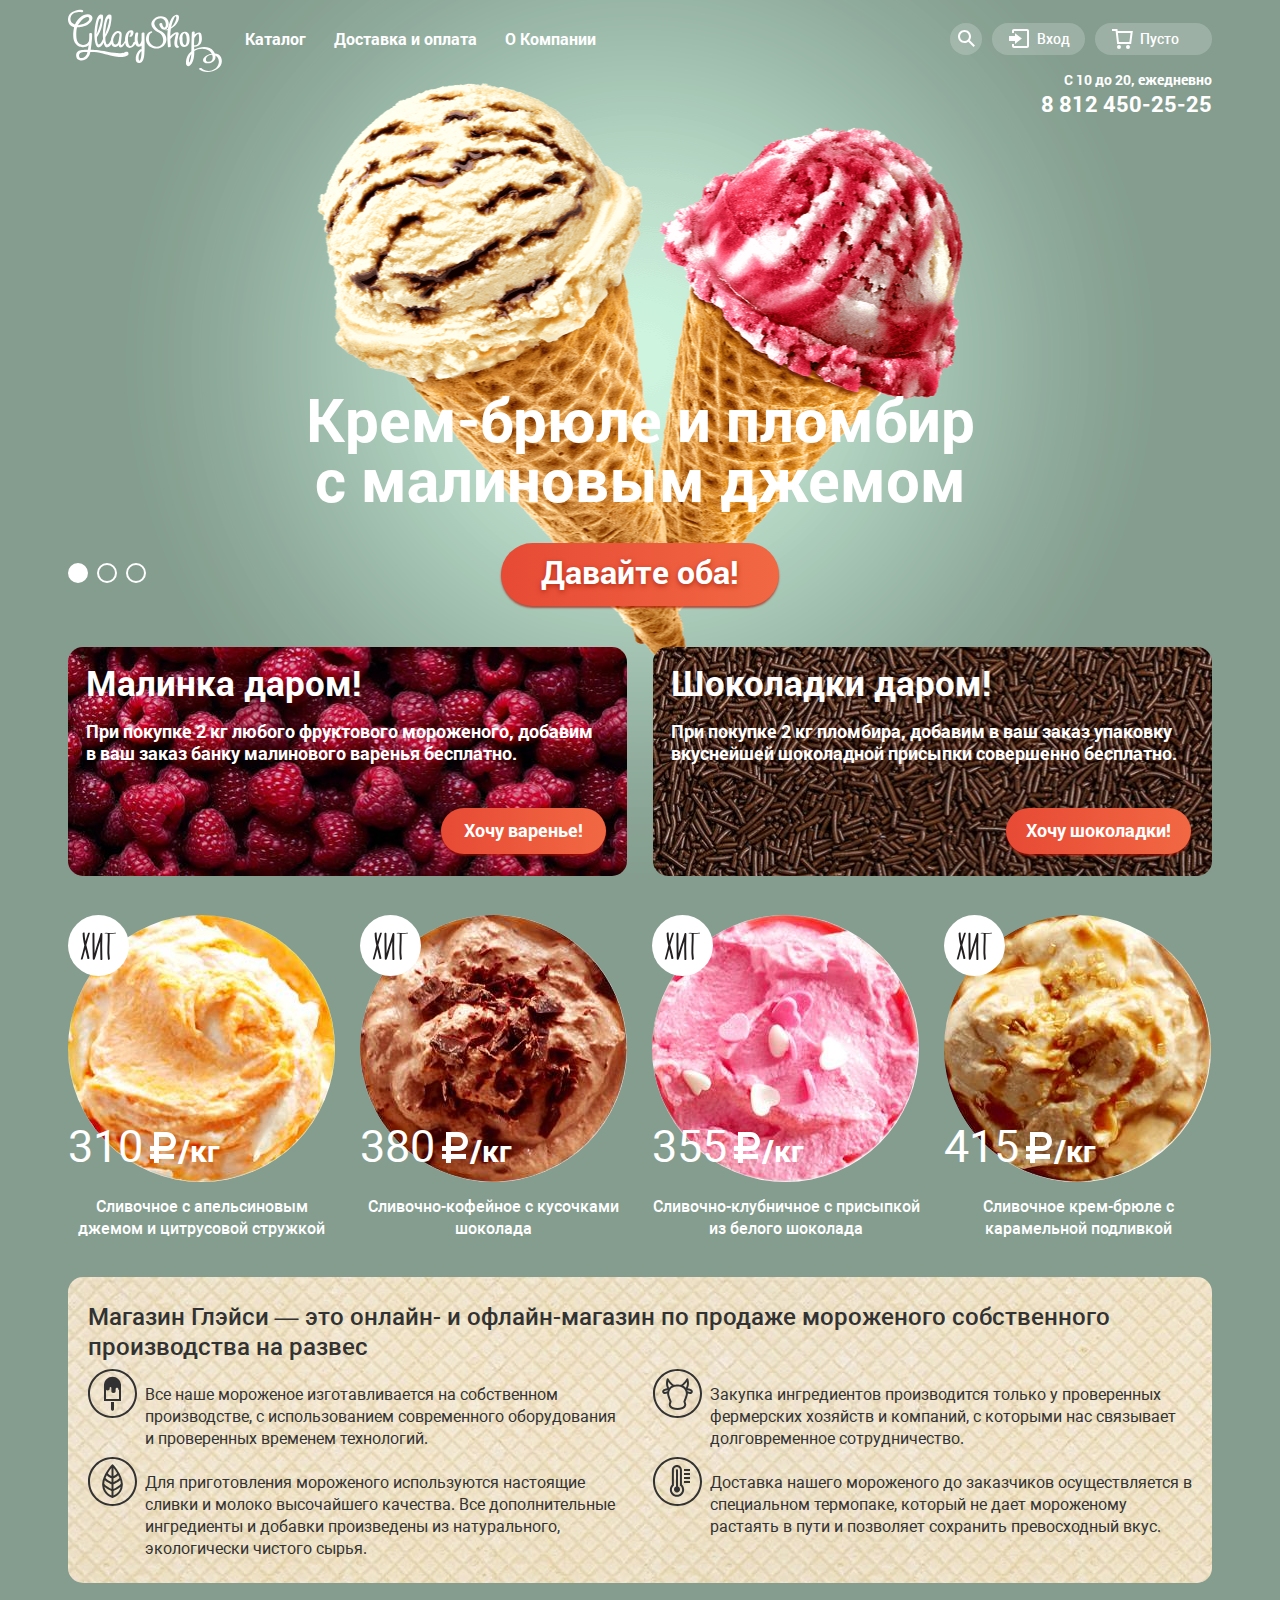
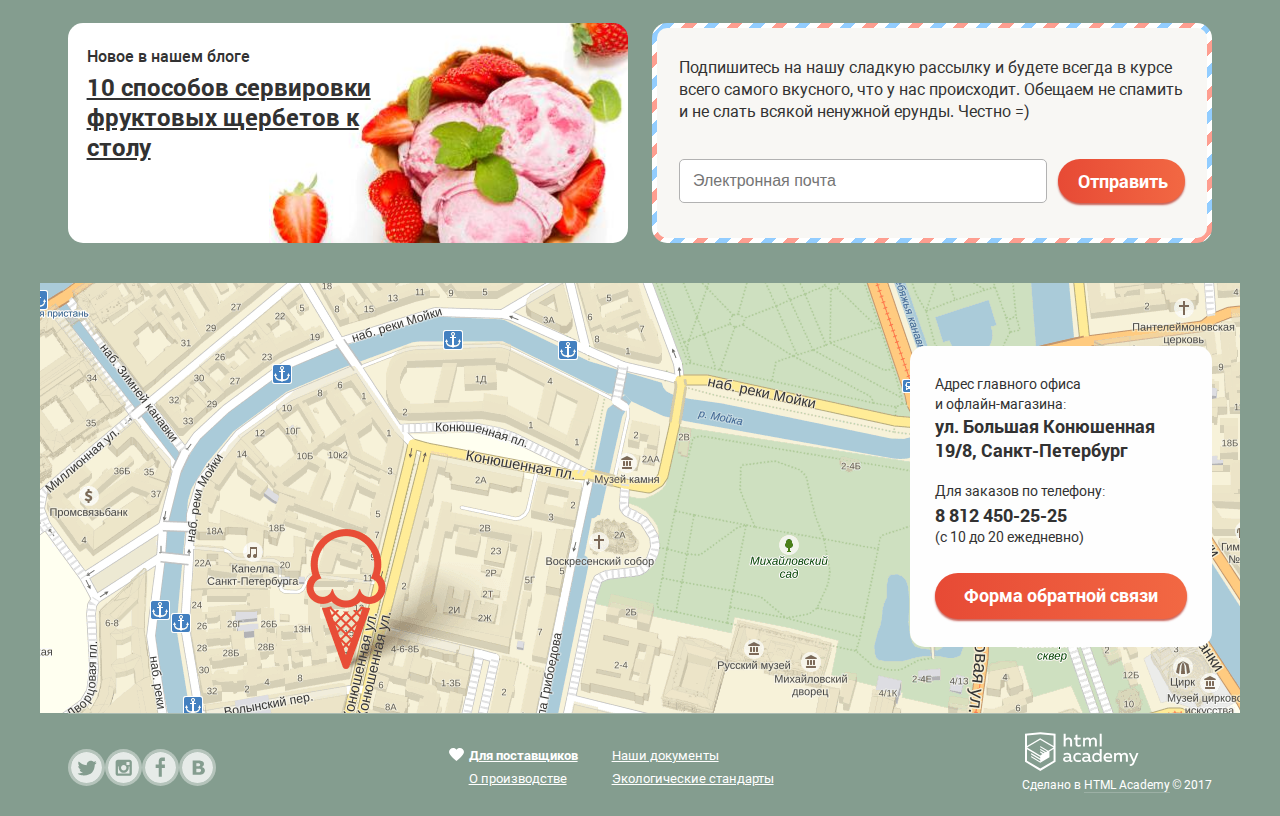
==== index.html @ aa5ca4d0 "главная страница" ====
<!DOCTYPE html>
<html lang="ru">
  <head>
    <meta charset="utf-8">
    <title>Глейси-27</title>
    <link rel="stylesheet" href="css/normalize.css">
    <link rel="stylesheet" href="css/styles.css">
  </head>
  <body class="body">
   	<div class="center">
    	<header class="header">
    	<div class="header_section">
			<h1 class="header_title hide">Глейси - магазин мороженого</h1>

			<a class="header_logo logo-header">
				<img src="images/svg/logo.svg" alt="Глейси - магазин мороженого" class="logo-header_img" width="154" height="64">
			</a>

			<nav class="main-menu">
				<ul class="main-menu_list">
					<li class="main-menu_item">
						<a href="catalog.html" class="main-menu_link">Каталог</a>
						<ul class="main-menu_submenu submenu-list">
							<li class="submenu-list_item">
								<a href="#" class="submenu-list_link submenu-list_link-accent">Новинки</a>
							</li>

							<li class="submenu-list_item">
								<a href="#" class="submenu-list_link">Сливочное</a>
							</li>

							<li class="submenu-list_item">
								<a href="#" class="submenu-list_link">Щербеты</a>
							</li>

							<li class="submenu-list_item">
								<a href="#" class="submenu-list_link">Фруктовый лед</a>
							</li>

							<li class="submenu-list_item">
								<a href="#" class="submenu-list_link">Мелорин</a>
							</li>
						</ul>
					</li>

					<li class="main-menu_item">
						<a href="#" class="main-menu_link">Доставка и оплата</a>
					</li>

					<li class="main-menu_item">
						<a href="#" class="main-menu_link">О Компании</a>
					</li>
				</ul>
			</nav>
    	</div>
    	
    	<div class="header_section">
			<div class="header_search">
				<a href="#" class="header_search-link"><span class="hide">Поиск</span></a>

				<form action="https://echo.htmlacademy.ru/" method="get" class="header_search-form search-form">
					<label for="search-form_input-search" class="search-form_label hide">Текст для поиска:</label>
					<input type="search" name="search" class="search-form_input" id="search-form_input-search" placeholder="Что ищем?" required>
					<input type="submit" class="btn search-form_btn hide" value="Найти">
				</form>
			</div>

			<div class="header_sign-in">
				<a href="#" class="header_sign-in-link">Вход</a>

				<form action="https://echo.htmlacademy.ru/" method="get" class="header_sign-in-form sign-in-form" name="sign-in_form">
					<label for="sign-in-form_input-name" class="hide">Ваш e-mail:</label>
					<input type="email" name="email" class="sign-in-form_input" id="sign-in-form_input-name" placeholder="Электронная почта" required>

					<label for="sign-in-form_input-password" class="hide">Ваш пароль:</label>
					<input type="password" name="password" class="sign-in-form_input" id="sign-in-form_input-password" placeholder="Пароль" required>

					<div class="sign-in-form_section">
						<input type="submit" class="btn sign-in-form_btn" value="Войти">

						<ul class="sign-in-form_help-list">
							<li class="sign-in-form_help-item"><a href="#" class="sign-in-form_help-link">Забыли пароль?</a></li>
							<li class="sign-in-form_help-item"><a href="#" class="sign-in-form_help-link">Новая регистрация</a></li>
						</ul>
					</div>
				</form>
			</div>

			<div class="header_basket basket basket-empty">
				<a href="#" class="basket_link" aria-label="Корзина">Пусто</a>

				<form action="https://echo.htmlacademy.ru/" method="get" class="basket_form basket_form-empty" name="basket_form">
					<ul class="basket_form-list ">
						
					</ul>

					<p class="basket_total">
						Итого: 
						<span class="basket_total-amount">0 руб.</span>
					</p>

					<input type="submit" value="Оформить заказ" class="btn basket_btn">
				</form>
			</div>
		</div>
	
    	<p class="header_info">
    		<span class="header_hours">С 10 до 20, ежедневно</span>
    		<span class="header_phone">8 812 450-25-25</span>
    	</p>
    </header>
	</div>
    
    <main class="main">
    	<div class="center">
			<section class="slider">
				<h2 class="slider_title hide">Акция: 2 по цене 1</h2>

				<ul class="slider_switch">
					<li class="slider_switch-item slider_switch-item-1 slider_switch-item-active" tabindex="0">
						<span class="hide">Слайд первый</span>
					</li>
					<li class="slider_switch-item slider_switch-item-2" tabindex="0">
						<span class="hide">Слайд второй</span>
					</li>
					<li class="slider_switch-item slider_switch-item-3" tabindex="0">
						<span class="hide">Слайд третий</span>
					</li>
				</ul>

				<ul class="slider_slides-list">
					<li class="slider_slide slider_slide-1 slider_slide-active">
						<h3 class="slider_slide-title">Крем-брюле и пломбир с малиновым джемом</h3>
						<img src="images/slider/slide1.png" alt="Крем-брюле и пломбир с малиновым джемом" class="slider_slide-img" width="1045" height="881">
						<a href="#" class="btn btn-size-lage slider_btn">Давайте оба!</a>
					</li>

					<li class="slider_slide slider_slide-2">
						<h3 class="slider_slide-title">Шоколадный пломбир и лимонный сорбет</h3>
						<img src="images/slider/slide2.png" alt="Шоколадный пломбир и лимонный сорбет" class="slider_slide-img" width="1045" height="881">
						<a href="#" class="btn btn-size-lage slider_btn">Давайте оба!</a>
					</li>

					<li class="slider_slide slider_slide-3">
						<h3 class="slider_slide-title">Пломбир с помадкой и клубничный щербет</h3>
						<img src="images/slider/slide3.png" alt="Пломбир с помадкой и клубничный щербет" class="slider_slide-img" width="1045" height="881">
						<a href="#" class="btn btn-size-lage slider_btn">Давайте оба!</a>
					</li>
				</ul>
			</section>

			<section class="offers">
				<h2 class="offers_title hide">Наши специальные предложения:</h2>
				<ul class="offers_list">
					<li class="offers_item offer offer-berry">
						<h3 class="offer_title">Малинка даром!</h3>
						<p class="offer_description">При покупке 2 кг любого фруктового мороженого, добавим в ваш заказ банку малинового варенья бесплатно.</p>

						<a href="#" class="btn offers_btn">Хочу варенье!</a>
					</li>

					<li class="offers_item offer offer-chocolates">
						<h3 class="offer_title">Шоколадки даром!</h3>
						<p class="offer_description">При покупке 2 кг пломбира, добавим в ваш заказ упаковку вкуснейшей шоколадной присыпки совершенно бесплатно.</p>

						<a href="#" class="btn offers_btn">Хочу шоколадки!</a>
					</li>
				</ul>
			</section>

			<section class="products">
				<h2 class="products_title hide">Наши популярные товары</h2>
				<ul class="products_list">
					<li class="products_item product-card">
						<a href="#" class="product-card_link product-card_link-hit">
							<img src="images/catalog/1.jpg" alt="Сливочное с апельсиновым джемом и цитрусовой стружкой" class="product-card_img" width="267" height="267">
							<div class="product-card_price">
								310
								<span class="product-card_measure">/кг</span>
							</div>
							<h3 class="product-card_name">Сливочное с апельсиновым джемом и цитрусовой стружкой</h3>
						</a>
						<div class="product-card_hover">
							<button class="btn btn-view">Быстрый просмотр</button>
						</div>
					</li>

					<li class="products_item product-card">
						<a href="#" class="product-card_link product-card_link-hit">
							<img src="images/catalog/2.jpg" alt="Сливочно-кофейное с кусочками шоколада" class="product-card_img" width="267" height="267">
							<div class="product-card_price">
								380
								<span class="product-card_measure">/кг</span>
							</div>
							<h3 class="product-card_name">Сливочно-кофейное с кусочками шоколада</h3>
						</a>
						<div class="product-card_hover">
						<button class="btn btn-view">Быстрый просмотр</button>
						</div>
					</li>

					<li class="products_item product-card">
						<a href="#" class="product-card_link product-card_link-hit">
							<img src="images/catalog/3.jpg" alt="Сливочно-клубничное с присыпкой из белого шоколада" class="product-card_img" width="267" height="267">
							<div class="product-card_price">
								355
								<span class="product-card_measure">/кг</span>
							</div>
							<h3 class="product-card_name">Сливочно-клубничное с присыпкой из белого шоколада</h3>
						</a>

						<div class="product-card_hover">
							<button class="btn btn-view">Быстрый просмотр</button>
						</div>
					</li>

					<li class="products_item product-card">
						<a href="#" class="product-card_link product-card_link-hit">
							<img src="images/catalog/4.jpg" alt="Сливочное крем-брюле с карамельной подливкой" class="product-card_img" width="267" height="267">
							<div class="product-card_price">
								415
								<span class="product-card_measure">/кг</span>
							</div>
							<h3 class="product-card_name">Сливочное крем-брюле с карамельной подливкой</h3>
						</a>
						<div class="product-card_hover">
						<button class="btn btn-view">Быстрый просмотр</button>
						</div>
					</li>
				</ul>
			</section>

			<section class="advantages">
				<h2 class="advantages_title hide">Наши приемущества</h2>

				<div class="advantages_title">
					<p class="advantages_title-text">Магазин Глэйси &mdash; это онлайн- и офлайн-магазин по продаже мороженого собственного производства на развес</p>
				</div>

				<ul class="advantages_list">
					<li class="advantages_item advantages_item-ice">
						Все наше мороженое изготавливается на собственном производстве, с использованием современного оборудования и проверенных временем технологий.
					</li>

					<li class="advantages_item advantages_item-prowiders">
						Закупка ингредиентов  производится только у проверенных фермерских хозяйств и компаний, с которыми нас связывает долговременное сотрудничество.
					</li>

					<li class="advantages_item advantages_item-ecology">
						Для приготовления мороженого используются настоящие сливки и молоко высочайшего качества. Все дополнительные ингредиенты и добавки произведены из натурального, экологически чистого сырья.
					</li>

					<li class="advantages_item advantages_item-temperature">
						Доставка нашего мороженого до заказчиков осуществляется в специальном термопаке, который не дает мороженому растаять в пути и позволяет сохранить превосходный вкус.
					</li>
				</ul>

			</section>

			<div class="blog-and-subscribe">
				<section class="blog">
					<h2 class="blog_title">Новое в нашем блоге</h2>
					<p class="blog_description">
						<a href="#" class="blog_link">10 способов сервировки фруктовых щербетов к столу</a>
					</p>
				</section>

				<section class="subscribe">
					<div class="subscribe_container">
						<h2 class="subscribe_title hide">Подпишитесь на нас</h2>
						<p class="subscribe_description">Подпишитесь на нашу сладкую рассылку и будете всегда в курсе всего самого вкусного, что у нас происходит. Обещаем не спамить и не слать всякой ненужной ерунды. Честно =) </p>
						<form action="https://echo.htmlacademy.ru/" class="subscribe_form" name="subscribe_form">
							<label for="subscribe_input-email" class="subscribe_email-label hide">Ваш e-mail:</label>

							<input type="email" name="email" id="subscribe_input-email" class="subscribe_input" placeholder="Электронная почта" required>

							<input type="submit" class="btn subscribe_btn" value="Отправить">
						</form>
					</div>
				</section>
			</div>
    	</div>
    	
    	<section class="contacts">
    		<div class="center contacts_center">
    			<h2 class="contacts_title hide">Наши конакты</h2>
    		
    			<img src="images/map.png" alt="Магазин мороженого Глэйси - Большая Конюшенная 19/8, Санкт-Петербург" class="contacts_map contacts_map-img">

    		
				<article class="contacts_card">
					<h3 class="contacts_title hide">Адрес и телефон</h3>
							
					<address class="contacts_address-title">
						Адрес главного офиса<br>
						и офлайн-магазина:<br>
						<b class="contacts_address">ул. Большая Конюшенная 19/8, Санкт-Петербург</b>
					</address>
					<p class="contacts_phone-title">
						Для заказов по телефону:<br>
						<b class="contacts_phone">8 812 450-25-25</b>
						(с 10 до 20 ежедневно)
					</p>
					<a href="#" class="btn contacts_btn">Форма обратной связи</a>
				</article>
			</div>
  
    	</section>
    </main>
    
    <div class="center">
    	<footer class="footer">
    	<ul class="social">
    		<li class="social_item"><a href="#" class="social_link social_link-twitter">
				<span class="hide">Мы в твиттере</span></a></li>
    		
    		<li class="social_item"><a href="#" class="social_link social_link-instagram">
				<span class="hide">Мы в инстаграме</span></a></li>
    		
    		<li class="social_item"><a href="#" class="social_link social_link-facebook">
					<span class="hide">Мы в фэйсбуке</span></a></li>
    		
    		<li class="social_item"><a href="#" class="social_link social_link-vk">
				<span class="hide">Мы во вконтакте</span></a></li>
    	</ul>
    	
    	<ul class="footer-menu">
			<li class="footer-menu_item">
				<a href="#" class="footer-menu_link footer-menu_link-accent">Для поставщиков</a>
			</li>
			
			<li class="footer-menu_item">
				<a href="#" class="footer-menu_link">Наши документы</a>
			</li>
			
			<li class="footer-menu_item">
				<a href="#" class="footer-menu_link">О производстве</a>
			</li>			
			
			<li class="footer-menu_item">
   				<a href="#" class="footer-menu_link">Экологические стандарты</a>
   			</li>
    	</ul>
    	
    	<p class="copyright">
    		<a href="https://htmlacademy.ru/intensive/htmlcss" class="copyright_logo-link"></a>
    		<span class="copyright_text">
    		Сделано в 
    		<a href="https://htmlacademy.ru/intensive/htmlcss" class="copyright_link copyright_link-text">HTML Academy</a>
    		© 2017</span>
    	</p>
    </footer>
	</div>
        
    <!-pop-up->
    <div class="pop-up">
    	<button class="pop-up_close"></button>
		<form action="https://echo.htmlacademy.ru/" class="feedback-form">
				<h3 class="feedback-form_title">Мы обязательно вам ответим!</h3>

				<label for="feedback-form_input-name" class="feedback-form_input-label hide">Ваше имя:</label>
				<input type="text" id="feedback-form_input-name" name="user-name" class="feedback-form_input" placeholder="Как вас зовут?" >

				<label for="feedback-form_input-email" class="feedback-form_input-label hide">Ваш e-mail:</label>
				<input type="email" id="feedback-form_input-email" name="email" class="feedback-form_input" placeholder="Ваша почта для ответа?" >

			<label for="feedback-form_input-message" class="feedback-form_input-label hide">Текст письма:</label>
			<textarea name="message" id="feedback-form_input-message" class="feedback-form_input feedback-form_input-message" placeholder="Напишите что-нибудь..." ></textarea>

			<input type="submit" class="btn feedback-form_btn">

		</form>
    </div>
    
    <div class="overlay"></div>
    
    <!-end pop-up->
	
	<script src="js/script.js"></script>
  </body>
</html>
---- css/styles.css ----
@font-face {
    font-family: "Roboto";
    src: url("../fonts/web/roboto.woff2") format("woff2");
    font-weight: 400; /* regular */
    font-style: normal;
}

@font-face {
    font-family: "Roboto";
    src: url("../fonts/web/robotobold.woff2") format("woff2");
    font-weight: 700; /* bold */
    font-style: normal;
}

@font-face {
    font-family: "Roboto";
    src: url("../fonts/web/robotomedium.woff2") format("woff2");
    font-weight: 500; /* medium */
    font-style: normal;
}

@-webkit-keyframes bum {
	to {
		opacity: 1;
	}
}

@keyframes bum {
	to {
		opacity: 1;
	}
}

@-webkit-keyframes popup-error {
	20%, 60% {
		-webkit-transform: rotate(10deg);
		        transform: rotate(10deg);
	}
	
	40%, 80% {
		-webkit-transform: rotate(-10deg);
		        transform: rotate(-10deg);
	}
}

@keyframes popup-error {
	20%, 60% {
		-webkit-transform: rotate(10deg);
		        transform: rotate(10deg);
	}
	
	40%, 80% {
		-webkit-transform: rotate(-10deg);
		        transform: rotate(-10deg);
	}
}

html { -webkit-box-sizing: border-box; box-sizing: border-box;}
*, *::before, *::after { -webkit-box-sizing: inherit; box-sizing: inherit; }

.hide {
	position: absolute;
	overflow: hidden;
	clip: rect(0 0 0 0);
	height: 1px;
	width: 1px;
	margin: -1px;
	padding: 0;
	border: 0;
}

.body {
	margin: 0;
	padding: 0;
	background-color: #849d8f;
}

.center {
	max-width: 1200px;
	min-width: 900px;
	margin: 0 auto;
}


.btn {
	display: inline-block; 
	vertical-align: top;
	padding: 10px 20px 12px 20px;
	border: none;
	border-radius: 23px;
	font-family: Roboto, Arial, sans-serif;
	font-weight: bold;
	font-size: 18px;
	line-height: 24px;
	color: #fff;
	text-align: center;
	background-color: #e74a35;
	background-image: -webkit-gradient( 
		linear, 
		left top, right top, 
		from(#e74a35), 
		to(#f26843));
	background-image: -webkit-linear-gradient( 
		left, 
		#e74a35 0%, 
		#f26843 100%);
	background-image: -o-linear-gradient( 
		left, 
		#e74a35 0%, 
		#f26843 100%);
	background-image: linear-gradient( 
		90deg, 
		#e74a35 0%, 
		#f26843 100%);
	-webkit-box-shadow: 0px 2px 2px 0px rgba(172, 16, 0, 0.64);
	        box-shadow: 0px 2px 2px 0px rgba(172, 16, 0, 0.64);
	text-decoration: none;
}

.btn:hover,
.btn:focus {
	-webkit-box-shadow: 0px 2px 2px 0px rgba(172, 16, 0, 1);
	        box-shadow: 0px 2px 2px 0px rgba(172, 16, 0, 1);
	background-image: -webkit-gradient( linear, left top, right top, from(#f58669), to(#ec6f5e));
	background-image: -webkit-linear-gradient( left, #f58669 0%, #ec6f5e 100%);
	background-image: -o-linear-gradient( left, #f58669 0%, #ec6f5e 100%);
	background-image: linear-gradient( 90deg, #f58669 0%, #ec6f5e 100%);
}

.btn:active {
	-webkit-box-shadow: inset 0px 2px 2px 0px rgba(148, 39, 24, 1);
	        box-shadow: inset 0px 2px 2px 0px rgba(148, 39, 24, 1);
	background-image: -webkit-gradient( linear, left top, right top, from(#d74632), to(#e1613e));
	background-image: -webkit-linear-gradient( left, #d74632 0%, #e1613e 100%);
	background-image: -o-linear-gradient( left, #d74632 0%, #e1613e 100%);
	background-image: linear-gradient( 90deg, #d74632 0%, #e1613e 100%);
}


/* header */

.header {
	display: -webkit-box;
	display: -ms-flexbox;
	display: flex;
	position: relative;
	-webkit-box-pack: justify;
	    -ms-flex-pack: justify;
	        justify-content: space-between;
	z-index: 100;
	margin: 0 2.3%;
	padding-top: 9px;
}

.header_section  {
	display: -webkit-box;
	display: -ms-flexbox;
	display: flex;
	-webkit-box-align: center;
	    -ms-flex-align: center;
	        align-items: center;
}

.header_logo {
	margin-right: 11px;
}

.logo-header_img {
	display: block;
}

/*Главное меню*/

.main-menu_list {
	display: -webkit-box;
	display: -ms-flexbox;
	display: flex;
	margin: 0;
	padding-left: 0;
}

.main-menu_item {
	display: block;
	position: relative;
	list-style: none;
	height: 37px;
	padding-bottom: 5px;
}

.main-menu_item:not(:last-child) {
	margin-right: 4px;
}

.main-menu_link {
	border: none;
	display: block;
	margin: 0;
	padding: 0 12px;
	border-radius: 16px;
	font-family: Roboto, Arial, sans-serif;
	font-size: 16px;
	line-height: 32px;
	font-weight: bold;
	color: #fff;
	text-decoration: none;
}

.main-menu_link:hover,
.main-menu_link:focus,
.main-menu_item:hover .main-menu_link,
.main-menu_item:focus .main-menu_link {
	background-color: #f7f6f3;
	color: #000;
	text-decoration: none;
}


.main-menu_link:active {
	-webkit-box-shadow: inset 0px 2px 1px 0px rgba(105, 105, 105, 1);
	        box-shadow: inset 0px 2px 1px 0px rgba(105, 105, 105, 1);
}

.main-menu_link-active {
	color: #fff;
	background-color: #d07058;
}

.main-menu_item:hover .main-menu_submenu,
.main-menu_item:focus .main-menu_submenu {
	display: block;
}

.main-menu_submenu {
	display: none;
	position: absolute;
	bottom: 0;
	left: -7px;
	-webkit-transform: translateY(100%);
	    -ms-transform: translateY(100%);
	        transform: translateY(100%);
	min-width: 143px;
	border-radius: 5px;
	margin: 0;
	padding-left: 0;
	
	list-style: none;
	background-color: #f8f7f4;
}

.submenu-list_link {
	display: block;
	padding: 0 20px;
	margin: 5px 0;
	font-family: Roboto, Arial, sans-serif;
	font-size: 14px;
	line-height: 28px;
	font-weight: normal;
	color: #323232;
	text-decoration: none;
}

.submenu-list_link:hover,
.submenu-list_link:focus {
	background-color: #fbded7;
}

.submenu-list_link:active {
	background-color: #f6b5a5;
}

.submenu-list_link-active,
.submenu-list_link-active:hover,
.submenu-list_link-active:focus,
.submenu-list_link-active:active {
	background-color: #d07058;
	color: #fff;
}

.submenu-list_link-active,
.submenu-list_link-active:hover,
.submenu-list_link-active:focus {
	background-color: #d07058;
	color: #fff;
}

.submenu-list_link-accent {
	display: block;
	position: relative;
	padding-bottom: 3px;
	
	font-family: Roboto, Arial, sans-serif;
	font-size: 14px;
	line-height: 25px;
	font-weight: bold;
	color: #323232;
	text-decoration: none;
}

.submenu-list_link-accent::after {
	content: "";
	display: block;
	position: absolute;
	width: 90%;
	height: 2px;
	left: 5%;
	bottom: 0;
	border-bottom: 1px solid rgba(0, 0, 0, 0.2);
}

/*Поиск*/

.header_search {
	margin-left: 10px;
	position: relative;
	padding-bottom: 5px;
	min-width: 32px;
}

.header_search-link {
	display: block;
	width: 32px;
	height: 32px;
	border-radius: 50%;
	background-color: rgba(255, 255, 255, 0.2);
	background-image: url(../images/svg/loupe.svg);
	background-repeat: no-repeat;
	background-position: center center;
	
	line-height: 32px;
	font-family: Roboto, Arial, sans-serif;
	font-size: 14px;
	font-weight: 500;
	color: #fff;
	text-decoration: none;
}

.header_search-link:hover,
.header_search-link:focus,
.header_search:hover .header_search-link,
.header_search:focus .header_search-link {
	background-image: url(../images/svg/loupe-black.svg);
	background-color: #f7f6f3;
	color: #000;
}

.header_search:hover .header_search-form,
.header_search:focus .header_search-form {
	display: block;
}

.header_search-form {
	display: none;
	position: absolute;
	padding: 20px 15px;
	width: 341px;
	bottom: 0;
	right: 0;
	-webkit-transform: translateY(100%);
	    -ms-transform: translateY(100%);
	        transform: translateY(100%);
	margin: 0;
	
	border-radius: 5px;
	background-color: #f8f7f4;
	z-index: 100;
}

.search-form_input {
	width: 100%;
	border: 1px solid #b2b2b2;
	border-radius: 5px;
	padding: 10px 15px;
	
	line-height: 24px;
}


.search-form_input:hover {
	-webkit-box-shadow: 0 0 0 1px #9a9a9a;
	        box-shadow: 0 0 0 1px #9a9a9a;
}

.search-form_input:focus {
	outline: none;
	-webkit-box-shadow: 0 0 0 1px #2e88e4;
	        box-shadow: 0 0 0 1px #2e88e4;
}

/*Вход*/

.header_sign-in {
	margin-left: 10px;
	position: relative;
	padding-bottom: 5px;
	min-width: 92px;
}

.header_sign-in-link {
	display: block;
	height: 32px;
	border-radius: 16px;
	background-color: rgba(255, 255, 255, 0.2);
	background-image: url(../images/svg/sign-in.svg);
	background-repeat: no-repeat;
	background-position: 17px center;
	padding-left: 45px;
	padding-right: 15px;
	
	line-height: 32px;
	font-family: Roboto, Arial, sans-serif;
	font-size: 14px;
	font-weight: 500;
	color: #fff;
	text-decoration: none;
}

.header_sign-in-link:hover,
.header_sign-in-link:focus,
.header_sign-in:hover .header_sign-in-link,
.header_sign-in:focus .header_sign-in-link {
	background-image: url(../images/svg/sign-in-black.svg);
	background-color: #f7f6f3;
	color: #000;
}

.header_sign-in:hover .header_sign-in-form,
.header_sign-in:focus .header_sign-in-form {
	display: block;
}

.header_sign-in-form {
	display: none;
	position: absolute;
	padding: 20px 20px;
	width: 277px;
	bottom: 0;
	right: 0;
	-webkit-transform: translateY(100%);
	    -ms-transform: translateY(100%);
	        transform: translateY(100%);
	
	border-radius: 5px;
	background-color: #f8f7f4;
	z-index: 100;
}

.sign-in-form_section {
	display: -webkit-box;
	display: -ms-flexbox;
	display: flex;
	-webkit-box-pack: justify;
	    -ms-flex-pack: justify;
	        justify-content: space-between;
}

.sign-in-form_input {
	width: 100%;
	border: 1px solid #b2b2b2;
	border-radius: 5px;
	padding: 10px 15px;
	margin: 0;
	margin-bottom: 20px;
	
	line-height: 24px;
	font-family: Roboto, Arial, sans-serif;
	color: #323232;
}

.sign-in-form_input:hover {
	-webkit-box-shadow: 0 0 0 1px #9a9a9a;
	        box-shadow: 0 0 0 1px #9a9a9a;
}

.sign-in-form_input:focus {
	outline: none;
	-webkit-box-shadow: 0 0 0 1px #2e88e4;
	        box-shadow: 0 0 0 1px #2e88e4;
}

.sign-in-form_help-list {
	margin: 0;
	padding-left: 0;
	list-style: none;
}

.sign-in-form_help-link {
	font-family: Roboto, Arial, sans-serif;
	font-weight: normal;
	font-size: 13px;
	line-height: 24px;
	color: #323232;
	text-decoration: none;
	border-bottom: 1px solid rgba(32, 32, 32, 0.3);
}

.sign-in-form_help-link:hover,
.sign-in-form_help-link:focus,
.sign-in-form_help-link:active {
	color: #e84d37;
	border-bottom: 1px solid #e84d37;
}

/*Корзина*/

.header_basket {
	position: relative;
	margin-left: 10px;
	padding-bottom: 5px;
	min-width: 117px;
}

.basket-empty .basket_form {
	visibility: hidden;
}

.basket_link {
	display: block;
	height: 32px;

	border-radius: 16px;
	background-color: rgba(255, 255, 255, 0.2);
	background-image: url(../images/svg/basket.svg);
	background-repeat: no-repeat;
	background-position: 17px center;
	padding-left: 45px;
	padding-right: 15px;
	
	line-height: 32px;
	font-family: Roboto, Arial, sans-serif;
	font-size: 14px;
	font-weight: 500;
	color: #fff;
	text-decoration: none;
}

.basket_link-full {
	background-color: #f7f6f3;
	color: #323232;
	background-image: url(../images/svg/basket-color.svg);
}

.basket_link:hover,
.basket_link:focus,
.header_basket:hover .basket_link,
.header_basket:focus .basket_link {
	background-image: url(../images/svg/basket-color.svg);
	background-color: #f7f6f3;
	color: #000;
}

.header_basket:hover .basket_form,
.header_basket:focus .basket_form {
	display: -webkit-box;
	display: -ms-flexbox;
	display: flex;
	-webkit-box-orient: vertical;
	-webkit-box-direction: normal;
	    -ms-flex-direction: column;
	        flex-direction: column;
	-webkit-box-pack: center;
	    -ms-flex-pack: center;
	        justify-content: center;
}

.basket_form {
	display: none;
	position: absolute;
	padding: 10px 15px 20px 15px;
	width: 539px;
	bottom: 0;
	right: 0;
	-webkit-transform: translateY(100%);
	    -ms-transform: translateY(100%);
	        transform: translateY(100%);
	
	border-radius: 5px;
	background-color: #f8f7f4;
	z-index: 100;
}

.basket_form-list {
	margin: 0;
	padding-left: 0;
	padding-bottom: 3px;
	list-style: none;
	border-bottom: 1px solid #cacac7;
}

.basket_item {
	display: -webkit-box;
	display: -ms-flexbox;
	display: flex;
	-webkit-box-align: center;
	    -ms-flex-align: center;
	        align-items: center;
	-webkit-box-pack: justify;
	    -ms-flex-pack: justify;
	        justify-content: space-between;
	height: 54px;
	
	
	font-family: Roboto, Arial, sans-serif;
	font-weight: normal;
	font-size: 13px;
	line-height: 16px;
	color: #323232;
}

.basket_item-del {
	display: block;
	width: 11px;
	height: 11px;
	padding: 0;
	border: none;
	background-color: transparent;
	background-image: url("../images/svg/x-small.svg");
	margin: 0 9px 0 6px;
	cursor: pointer;
}

.basket_item-img {
	display: block;
	width: 33px;
	height: 33px;
	margin-right: 12px;
}

.basket_item-name {
	display: block;
	width: 250px;
	margin: 0;
	margin-right: auto;
}

.basket_item-amount-of-product::after {
	content: "×";
}

.basket_item-price-for-one {
	color: #999;
}

.basket_item-price {
	margin-left: 15px;
}

.basket_total {
	margin: 15px 0;
	-ms-flex-item-align: end;
	    align-self: flex-end;
	
	font-family: Roboto, Arial, sans-serif;
	font-weight: bold;
	font-size: 15px;
	line-height: 18px;
	color: #323232;
}

.basket_btn {
	-ms-flex-item-align: end;
	    align-self: flex-end;
}

/**Хэдер - Инфо*/

.header_info {
	position: absolute;
	margin: 0;
	right: 0;
	bottom: -45px;
	width: 200px;
	text-align: right;
}

.header_hours {
	display: block;
	
	font-family: Roboto, Arial, sans-serif;
	font-size: 14px;
	line-height: 16px;
	font-weight: bold;
	color: #fff;
}

.header_phone {
	display: block;
	margin-top: 4px;
	margin-bottom: 2px;
	
	font-family: Roboto, Arial, sans-serif;
	font-size: 22px;
	line-height: 24px;
	font-weight: bold;
	color: #fff;
}

/*Слайдер*/
.slider {
	height: 881px;
	margin-top: -73px;
	z-index: 0;
  	position: relative;
}

.slider_switch {
	display: -webkit-box;
	display: -ms-flexbox;
	display: flex;
  	position: absolute;
	left: 2.3%;
	top: 563px;
	list-style: none;
	margin: 0;
	padding: 0;
	z-index: 100;
}

.slider_switch-item {
	display: block;
	width: 20px;
	height: 20px;
	border: 2px solid #fff;
	border-radius: 50%;
	margin-right: 9px;
	cursor: pointer;
}

.slider_switch-item:hover,
.slider_switch-item:focus {
	background-color: rgba(255, 255, 255, 0.4);
}

.slider_switch-item-active,
.slider_switch-item-active:hover,
.slider_switch-item-active:focus {
	background-color: #fff;
}

.slider_slides-list {
	list-style: none;
	margin: 0;
	padding-left: 0;
	height: inherit;
	z-index: 5;
}

.slider_slide {
	position: relative;
	overflow: hidden;
	height: inherit;
	display: none;
}

.slider_slide-active {
	display: block;
}

.slider_slide-title {
	width: 700px;
	position: absolute;
	top: 389px;
	left: 50%;
	-webkit-transform: translateX(-50%);
	    -ms-transform: translateX(-50%);
	        transform: translateX(-50%);
	margin: 0;
	
	font-size: 60px;
	font-family: Roboto, Arial, sans-serif;
	color: #fff;
	line-height: 60px;
	text-align: center;
}

.slider_slide-img {
	display: block;
	margin: 0 auto;
	position: absolute;
	top: 0;
	left: 50%;
	-webkit-transform: translateX(-50%);
	    -ms-transform: translateX(-50%);
	        transform: translateX(-50%);
	z-index: -1;
}

.btn-size-lage {
	font-size: 32px;
	line-height: 44px;
	padding: 7px 40px 12px 40px;
	border-radius: 32px;
	text-shadow: 0px 2px 5px rgba(160, 32, 11, 0.76);
}

.slider_btn {
	position: absolute;
	top: 543px;
	left: 50%;
	-webkit-transform: translateX(-50%);
	    -ms-transform: translateX(-50%);
	        transform: translateX(-50%);
	z-index: 1;
}

/*Специальные предложения*/

.offers {
	-webkit-transform: translateY(-234px);
	    -ms-transform: translateY(-234px);
	        transform: translateY(-234px);
	margin: 0 2.3%;
	margin-bottom: -195px;
}

.offers_list {
	display: -webkit-box;
	display: -ms-flexbox;
	display: flex;
	list-style: none;
	-webkit-box-pack: center;
	    -ms-flex-pack: center;
	        justify-content: center;
	padding: 0; 
	margin: 0;
}

.offers_item {
	width: 100%;
}

.offers_item:not(:last-child) {
	margin-right: 2.2%;
}

.offer {
	display: -webkit-box;
	display: -ms-flexbox;
	display: flex;
	min-height: 229px;
	-webkit-box-orient: vertical;
	-webkit-box-direction: normal;
	    -ms-flex-direction: column;
	        flex-direction: column;
	padding-top: 15px;
	padding-bottom: 14px;
	padding-left: 18px;
	padding-right: 21px;
	border-radius: 15px;
}

.offer_title {
	margin: 0;
	margin-bottom: 17px;
	
	font-family: Roboto, Arial, sans-serif;
	font-weight: bold;
	font-size: 35px;
	line-height: 41px;
	color: #fff;
}

.offer_description {
	margin: 0;
	margin-bottom: 44px;
	
	font-family: Roboto, Arial, sans-serif;
	font-weight: bold;
	font-size: 18px;
	line-height: 22px;
	color: #fff;
}

.offers_btn {
	-ms-flex-item-align: end;
	    align-self: flex-end;
	padding-left: 20px;
	padding-right: 20px;
	min-width: 165px;
}

.offer-berry {
	background: url("../images/background/berry.jpg") no-repeat #901831;
	background-size: cover;
}

.offer-chocolates {
	background: url("../images/background/chocolate.jpg") no-repeat #41271b;
	background-size: cover;
}

/*Хиты*/

.products {
	display: -webkit-box;
	display: -ms-flexbox;
	display: flex;
	-webkit-box-orient: vertical;
	-webkit-box-direction: normal;
	    -ms-flex-direction: column;
	        flex-direction: column;
	-webkit-box-align: center;
	    -ms-flex-align: center;
	        align-items: center;
	
	margin: 0 2.3%;
	margin-bottom: 0px;
}

.products_list {
	display: -webkit-box;
	display: -ms-flexbox;
	display: flex;
	list-style: none;
	margin: 0;
	padding: 0;
	-ms-flex-wrap: wrap;
	    flex-wrap: wrap;
}

.products_item {
	max-width: 23.4259%;
}

.products_item:not(:nth-child(4n)) {
	margin-right: 2.0988%;
}

.product-card {
	position: relative;
/*	min-height: 350px;*/
	margin-bottom: 28px;
}

.product-card_hover {
	display: none;
	-webkit-box-orient: vertical;
	-webkit-box-direction: normal;
	    -ms-flex-direction: column;
	        flex-direction: column;
	-webkit-box-align: center;
	    -ms-flex-align: center;
	        align-items: center;
	-webkit-box-pack: end;
	    -ms-flex-pack: end;
	        justify-content: flex-end;
	-webkit-box-sizing: content-box;
	        box-sizing: content-box;
	position: absolute;
	
	
	padding: 6px 4.954%;
	padding-bottom: 14px;
	top: -6px;
	left: -4.954%;
	
	
	width: 100%;
	height: calc(100% + 50px);
	
	border-radius: 5px;
	background-color: rgba(255, 255, 255, 0.2);
	-webkit-box-shadow: 0px 20px 20px 0px rgba(0, 0, 0, 0.4);
	        box-shadow: 0px 20px 20px 0px rgba(0, 0, 0, 0.4);
	z-index: 5;
}

.product-card:hover,
.product-card:focus {
	z-index: 20;
}

.product-card:hover .product-card_hover,
.product-card:focus .product-card_hover{
	display: -webkit-box;
	display: -ms-flexbox;
	display: flex;
}

.product-card_link {
	display: block;
	position: relative;
	text-decoration: none;
	z-index: 10;
}

.product-card_link-hit::after {
	content: "";
	display: block;
	position: absolute;
	top: 0;
	left: 0;
	width: 61px;
	height: 61px;
	background: url(../images/svg/hit.svg) no-repeat center center;
}

.product-card_img {
	display: block;
	border-radius: 50%;
	margin: 0;
	margin-bottom: -60px;
	max-width: 100%;
	height: auto;
}

.product-card_name {
	margin-top: 0;
	margin-bottom: 8px;
	font-family: Roboto, Arial, sans-serif;
	font-size: 16px;
	font-weight: 500;
	line-height: 22px;
	color: #fff;
	text-align: center;
}

.product-card_price {
	display: -webkit-box;
	display: -ms-flexbox;
	display: flex;
	-webkit-box-align: baseline;
	    -ms-flex-align: baseline;
	        align-items: baseline;
	margin-bottom: 20px;

	font-family: Roboto, Arial, sans-serif;
	font-weight: normal;
	font-size: 45px;
	line-height: 50px;
	color: #fff;
	word-spacing: -5px;
}

.product-card_measure {
	display: inline-block;
	vertical-align: baseline;
	position: relative;
	padding-left: 35px;
	font-family: Roboto, Arial, sans-serif;
	font-weight: bold;
	font-size: 30px;
	line-height: 50px;
	color: #fff;
}

.product-card_measure::before {
	content: "";
	display: block;
	position: absolute;
	left: 5px;
	top: 5px;
	width: 30px;
	height: 35px;
	background: url(../images/svg/ruble.svg) no-repeat left bottom;
	
}

.btn-view {
	display: block;
	padding-left: 15px;
	padding-right: 15px;
	margin-bottom: 6px;
	cursor: pointer;

}

/*Описание*/


.advantages {
	padding: 25px 20px;
	padding-bottom: 0;
	border-radius: 15px;
	margin: 0 2.3%;
	margin-bottom: 40px;
	margin-top: 1px;
	min-height: 306px;
	background: url("../images/background/wafel.jpg") repeat #eaddc1;
}

.advantages_title {
	margin: 0;
	margin-bottom: 22px;
	font-family: Roboto, Arial, sans-serif;
	font-weight: 500;
	font-size: 24px;
	line-height: 30px;
	color: #323232;
}

.advantages_title-text{
	display: inline;
}


.advantages_list {
	list-style: none;
	margin: 0;
	padding: 0;
	display: -webkit-box;
	display: -ms-flexbox;
	display: flex;
	-ms-flex-wrap: wrap;
	    flex-wrap: wrap;
	-webkit-box-pack: justify;
	    -ms-flex-pack: justify;
	        justify-content: space-between;
}

.advantages_item {
	width: 48.846%;
	-ms-flex-negative: 1;
	    flex-shrink: 1;
	margin-bottom: 22px;
	padding-left: 57px;
	position: relative;
	
	font-family: Roboto, Arial, sans-serif;
	font-weight: normal;
	font-size: 16px;
	line-height: 22px;
	color: #323232
}

.advantages_item:nth-child(2n) {
	margin-left: 2.306%;
}

.advantages_item::after {
	content: "";
	display: block;
	width: 49px;
	height: 49px;
	position: absolute;
	left: 0;
	top: -15px;
}

.advantages_item-ice::after {
	background-image: url("../images/svg/ice.svg");
}

.advantages_item-prowiders::after {
	background-image: url("../images/svg/cow.svg");
}

.advantages_item-ecology::after {
	background-image: url("../images/svg/leaf.svg");
}

.advantages_item-temperature::after{
	background-image: url("../images/svg/therm.svg");
}

/*Новое в блоге и форма подписки*/

.blog-and-subscribe {
	display: -webkit-box;
	display: -ms-flexbox;
	display: flex;
	margin: 0 2.3%;
	margin-bottom: 40px;
}

.blog {
	width: 48.9506%;
	border-radius: 15px;
	margin-right: 2.0988%;
	min-height: 220px;
	padding: 23px 19px;
	
	background: url("../images/background/new-blog.jpg") no-repeat  #fff;
	background-position: 115% 20%;
}

.blog_title {
	display: inline-block;
	vertical-align: middle;
	margin: 0;
	margin-bottom: 4px;
	
	font-family: Roboto, Arial, sans-serif;
	font-weight: 500;
	font-size: 16px;
	line-height: 22px;
	color: #323232;
	
	background-color: #fff;
}

.blog_description {
	margin: 0;
	max-width: 300px;
}

.blog_link {	
	font-family: Roboto, Arial, sans-serif;
	font-weight: bold;
	font-size: 24px;
	line-height: 30px;
	color: #323232;
	background-color: rgba(255, 255, 255, 0.8);
}

.blog_link:hover,
.blog_link:focus,
.blog_link:active{
	color: #e84d37;
}

.subscribe {
	width: 48.9506%;
	border-radius: 15px;
	min-height: 220px;
	background-color: #92cdff;
	background: url("../images/svg/post.svg") no-repeat center/cover;
 	background: -webkit-repeating-linear-gradient(
		315deg, 
		#ffffff 0px, 
		#ffffff 8px, #92cdff 8px, 
		#92cdff 16px, #ffffff 16px, 
		#ffffff 24px, #fe9e90 24px, 
		#fe9e90 32px);
 	background: -o-repeating-linear-gradient(
		315deg, 
		#ffffff 0px, 
		#ffffff 8px, #92cdff 8px, 
		#92cdff 16px, #ffffff 16px, 
		#ffffff 24px, #fe9e90 24px, 
		#fe9e90 32px);
 	background: repeating-linear-gradient(
		135deg, 
		#ffffff 0px, 
		#ffffff 8px, #92cdff 8px, 
		#92cdff 16px, #ffffff 16px, 
		#ffffff 24px, #fe9e90 24px, 
		#fe9e90 32px);
}

.subscribe_container {
	display: -webkit-box;
	display: -ms-flexbox;
	display: flex;
	-webkit-box-orient: vertical;
	-webkit-box-direction: normal;
	    -ms-flex-direction: column;
	        flex-direction: column;
	-webkit-box-pack: justify;
	    -ms-flex-pack: justify;
	        justify-content: space-between;
	height: 100%;
	border: 5px solid transparent;
	border-radius: 15px;
	padding: 29px 22px;
	padding-bottom: 25px;
	
	background-color: #f8f7f4;
	background-clip: padding-box;
}

.subscribe_description {
	font-family: Roboto, Arial, sans-serif;
	font-weight: normal;
	font-size: 16px;
	line-height: 22px;
	color: #323232;
	margin: 0 0 10px 0;
}

.subscribe_form {
	display: -webkit-box;
	display: -ms-flexbox;
	display: flex;
	margin-bottom: 10px;
	height: 44px;
}

.subscribe_input {
	border: 1px solid #b2b2b2;
	border-radius: 5px;
	line-height: 44px;
	padding: 0 13px;
	width: 100%;
	margin-right: 11px;
}

.subscribe_input:hover {
	-webkit-box-shadow: 0 0 0 1px #9a9a9a;
	        box-shadow: 0 0 0 1px #9a9a9a;
}

.subscribe_input:focus {
	outline: none;
	-webkit-box-shadow: 0 0 0 1px #2e88e4;
	        box-shadow: 0 0 0 1px #2e88e4;
}

.subscribe_btn {
	width: 127px;
	cursor: pointer;
}

/*Карта и форма*/

.contacts {
	height: 430px;
	overflow: hidden;
	position: relative;
}

.contacts_center {
	position: relative;
	height: inherit;
}

.contacts_map {
width: 100%;
}
.contact_map-img {
	display: block;
	margin: 0 auto;
	max-width: 1200px;
	min-width: 900px;
	-webkit-transform: translateY(-17%);
	    -ms-transform: translateY(-17%);
	        transform: translateY(-17%);
}

.contacts_card {
	width: 302px;
	position: absolute;
	top: 63px;
	right: 2.3%;
	border-radius: 15px;
	padding: 28px 25px;
	background-color: #fefefe;
	z-index: 1;
}

.contacts_address-title {
	margin-top: 0;
	margin-bottom: 19px;
	
	font-family: Roboto, Arial, sans-serif;
	font-weight: normal;
	font-size: 14px;
	line-height: 20px;
	color: #323232;
	font-style: normal;
}

.contacts_phone-title {
	margin-top: 0;
	margin-bottom: 26px;
	
	font-family: Roboto, Arial, sans-serif;
	font-weight: normal;
	font-size: 14px;
	line-height: 20px;
	color: #323232;
	font-style: normal;
}

.contacts_address,
.contacts_phone {
	font-family: Roboto, Arial, sans-serif;
	font-weight: bold;
	font-size: 18px;
	line-height: 24px;
	color: #323232;
	font-style: normal;
}

.contacts_phone {
	display: block;
	margin-top: 2px;
}

.contacts_btn {
	display: block;
}

/*Подвал*/

.footer {
	display: -webkit-box;
	display: -ms-flexbox;
	display: flex;
	min-height: 103px;
	-webkit-box-align: center;
	    -ms-flex-align: center;
	        align-items: center;
	-webkit-box-pack: justify;
	    -ms-flex-pack: justify;
	        justify-content: space-between;
	margin: 0 2.3%;
	border-top: 1px solid rgba(255, 255, 255, 0.3);
}

.social {
	display: -webkit-box;
	display: -ms-flexbox;
	display: flex;
	margin: 0;
	padding-left: 0;
	list-style: none;
	padding-top: 5px;
}

.social_item:not(:last-child) {
}

.social_link {
	display: block;
	width: 37px;
	height: 37px;
	border: 3px solid rgba(255, 255, 255, 0.5);
	border-radius: 50%;
	background-clip: padding-box;
	background-repeat: no-repeat;
	background-position: center;
	opacity: 0.8;
}

.social_link:hover,
.social_link:focus {
	opacity: 1;
}

.social_link:active {
	opacity: 0.5;
}

.social_link-twitter {
	background-image: url("../images/svg/twitter.svg");
}

.social_link-instagram {
	background-image: url("../images/svg/instagram.svg");
}

.social_link-facebook {
	background-image: url("../images/svg/fb.svg");
}

.social_link-vk {
	background-image: url("../images/svg/vk.svg");
}

.footer-menu {
	display: -webkit-box;
	display: -ms-flexbox;
	display: flex;
	margin: 0;
	width: 400px;
	padding-top: 3px;
	padding-left: 0;
	list-style: none;
	-ms-flex-wrap: wrap;
	    flex-wrap: wrap;
	-webkit-box-pack: start;
	    -ms-flex-pack: start;
	        justify-content: flex-start;
}

.footer-menu_item {
	min-width: 160px;
}

.footer-menu_item:nth-child(2n-1) {
	margin-right: -17px;
}

.footer-menu_link {
	padding-left: 50px;
	
	font-family: Roboto, Arial, sans-serif;
	font-weight: normal;
	font-size: 13px;
	line-height: 23px;
	color: #fff;
}

.footer-menu_link:hover,
.footer-menu_link:focus,
.footer-menu_link:active {
	color: #ffbc9e;
}

.footer-menu_link-accent {
	position: relative;
	font-weight: bold;
}

.footer-menu_link-accent::before {
	content: "";
	position: absolute;
	top: 0;
	left: 30px;
	display: block;
	width: 15px;
	height: 100%;
	background: url("../images/svg/heart.svg") no-repeat center;
	
}

.copyright {
	margin: 0;
	padding-bottom: 5px;
}

.copyright_link {
	text-decoration: none;
	color: #fff;
}

.copyright_logo-link {
	display: block;
	height: 39px;
	width: 120px;
	position: relative;
	background: url("../images/svg/htmlacademy-small.svg") no-repeat center;
}
.copyright_logo-link:hover {
	background: url("../images/svg/htmlacademy-hover.svg") no-repeat center;
}


.copyright_text {
	display: block;
	margin-top: 5px;
	font-family: Roboto, Arial, sans-serif;
	font-weight: normal;
	font-size: 12px;
	line-height: 18px;
	color: #fff;
}

.copyright_link-text {
	border-bottom: 1px solid rgba(255, 255, 255, 0.2);
}


.copyright_link-text:hover,
.copyright_link-text:focus,
.copyright_link-text:active {
	color: #ffbc9e;
	border-bottom: 1px solid #ffbc9e;
}



/* pop-up */

.pop-up {
	display: none; 
	-webkit-box-orient: vertical; 
	-webkit-box-direction: normal; 
	    -ms-flex-direction: column; 
	        flex-direction: column;
	position: fixed;
	top: 30%;
	left: 50%;
	margin-left: -215px;
	
	border-radius: 10px;
	padding: 25px;
	
	background-color: #f8f7f4;
	z-index: 151;
	opacity: 0;
}

.pop-up-show {
	display: -webkit-box;
	display: -ms-flexbox;
	display: flex;
	-webkit-animation: bum 1s;
	        animation: bum 1s;
	-webkit-animation-fill-mode: forwards;
	        animation-fill-mode: forwards;
}

.pop-up-error {
	opacity: 1;
	-webkit-animation: popup-error;
	        animation: popup-error;
	-webkit-animation-duration: 0.5s;
	        animation-duration: 0.5s;
}

.pop-up_close {
	position: absolute;
	padding: 0;
	top: 25px;
	right: 25px;
	width: 18px;
	height: 18px;

	font-size: 0;

	background-color: transparent;
	border: 0;

	cursor: pointer;
}

.pop-up_close::before,
.pop-up_close::after {
	content: "";

	position: absolute;
	top: 8px;
	left: 0px;

	width: 20px;
	height: 2px;

	background-color: #000;
}

.pop-up_close::before {
	-webkit-transform: rotate(45deg);
	    -ms-transform: rotate(45deg);
	        transform: rotate(45deg);
}

.pop-up_close::after {
	-webkit-transform: rotate(-45deg);
	    -ms-transform: rotate(-45deg);
	        transform: rotate(-45deg);
}


.feedback-form {
	width: 430px;
}

.feedback-form_title {
	margin: 0;
	margin-bottom: 20px;
	
	font-family: Roboto, Arial, sans-serif;
	font-weight: 500;
	font-size: 24px;
	line-height: 28px;
	color: #323232;
}

.feedback-form_input {
	width: 267px;
	border: 1px solid #b2b2b2;
	border-radius: 5px;
	padding: 10px 15px;
	margin-bottom: 20px;
	
	line-height: 24px;
}

.feedback-form_input:hover {
	-webkit-box-shadow: 0 0 0 1px #9a9a9a;
	        box-shadow: 0 0 0 1px #9a9a9a;
}

.feedback-form_input:focus {
	outline: none;
	-webkit-box-shadow: 0 0 0 1px #2e88e4;
	        box-shadow: 0 0 0 1px #2e88e4;
}

.feedback-form_input-message {
	width: 100%;
	min-height: 155px;
	resize: vertical;
}

.feedback-form_btn {
	-ms-flex-item-align: end;
	    align-self: flex-end;
}

.overlay {
	display: none;
	position: fixed;
	top: 0;
	left: 0;
	width: 100vw;
	height: 100vh;
	background-color: rgba(0, 0, 0, 0.3);
	z-index: 150;
}

.overlay-show {
	display: block;
}
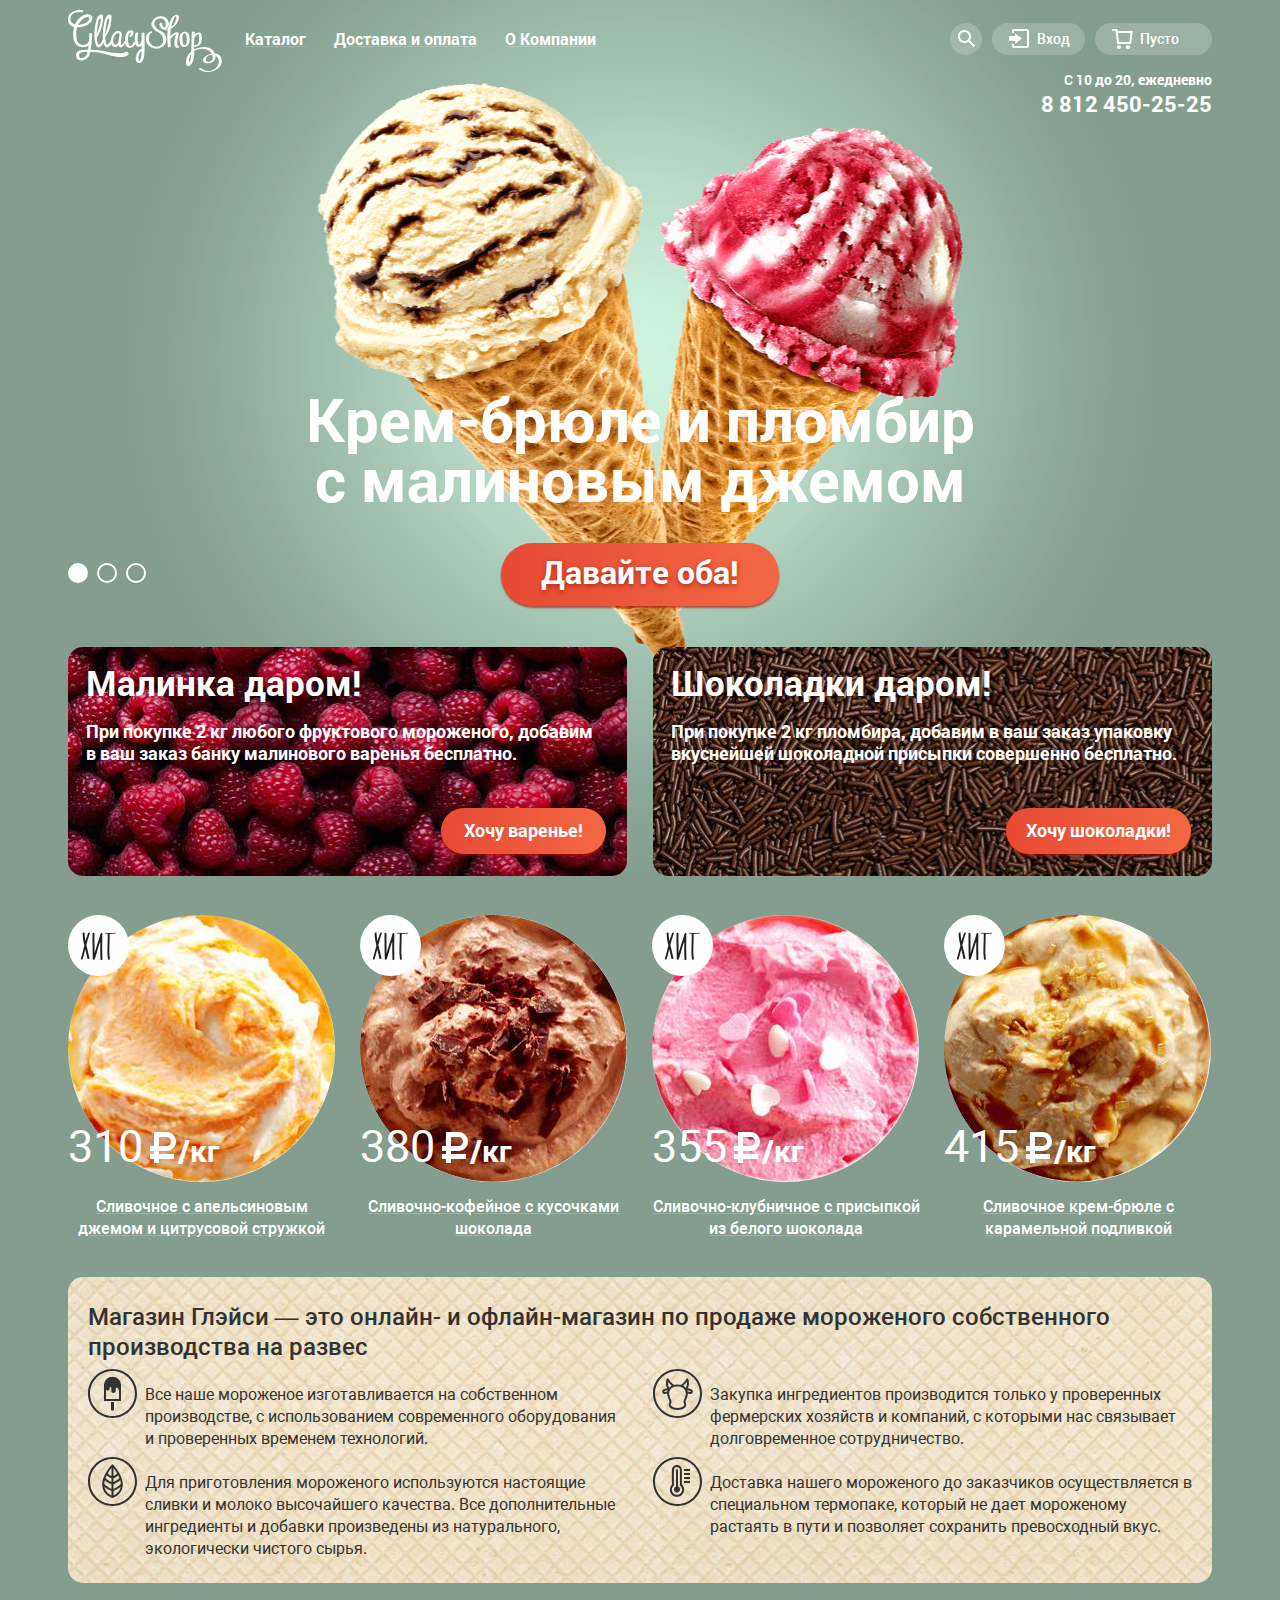
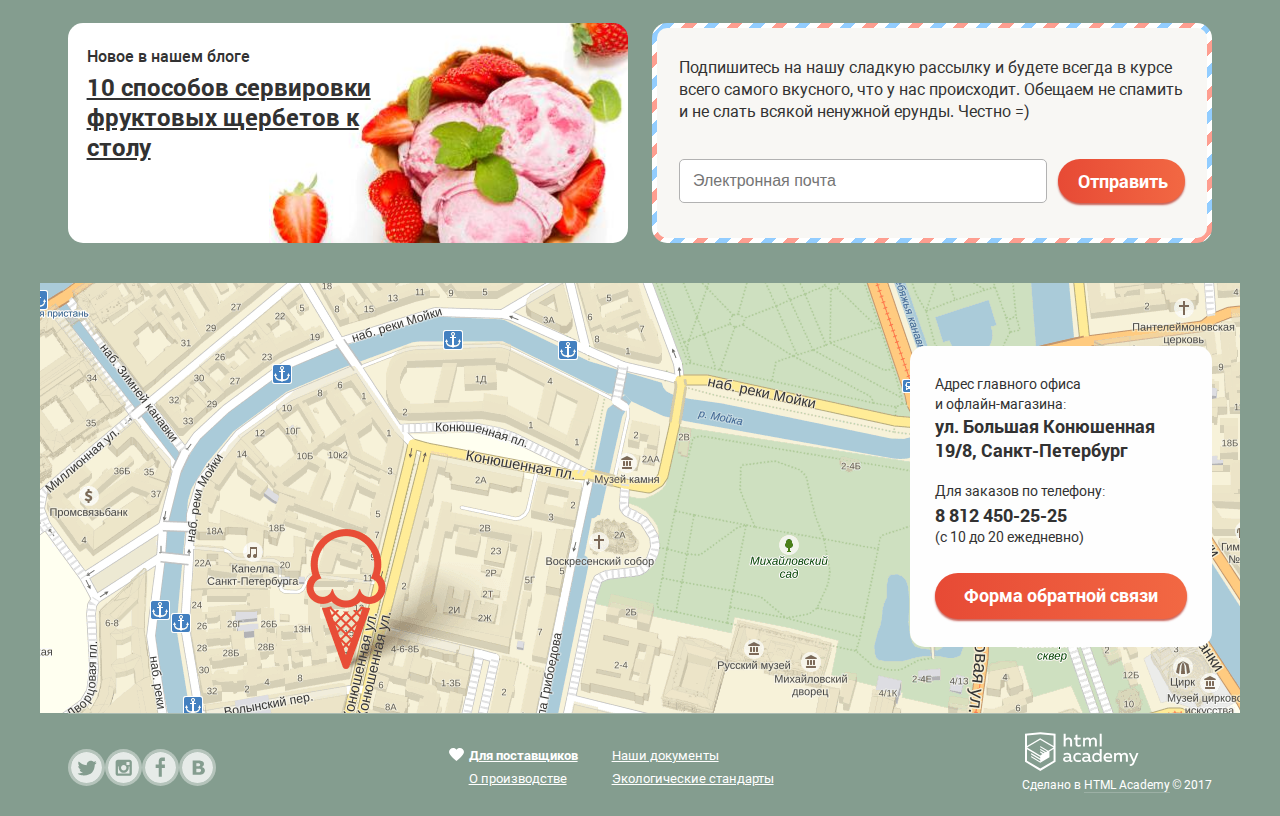
==== commit 52dd8e89: "каталог" ====
--- a/index.html
+++ b/index.html
@@ -3,8 +3,8 @@
   <head>
     <meta charset="utf-8">
     <title>Глейси-27</title>
-    <link rel="stylesheet" href="css/normalize.css">
-    <link rel="stylesheet" href="css/styles.css">
+    <link rel="stylesheet" href="css/normalize.min.css">
+    <link rel="stylesheet" href="css/styles.min.css">
   </head>
   <body class="body">
    	<div class="center">
@@ -376,6 +376,6 @@
     
     <!-end pop-up->
 	
-	<script src="js/script.js"></script>
+	<script src="js/min.script.js"></script>
   </body>
 </html>
--- a/css/styles.min.css
+++ b/css/styles.min.css
@@ -0,0 +1 @@
+@-webkit-keyframes bum{to{opacity:1}}@keyframes bum{to{opacity:1}}@-webkit-keyframes popup-error{20%,60%{-webkit-transform:rotate(10deg);transform:rotate(10deg)}40%,80%{-webkit-transform:rotate(-10deg);transform:rotate(-10deg)}}@keyframes popup-error{20%,60%{-webkit-transform:rotate(10deg);transform:rotate(10deg)}40%,80%{-webkit-transform:rotate(-10deg);transform:rotate(-10deg)}}@font-face{font-family:"Roboto";src:url(../fonts/web/roboto.woff2) format("woff2");font-weight:400;font-style:normal}@font-face{font-family:"Roboto";src:url(../fonts/web/robotobold.woff2) format("woff2");font-weight:700;font-style:normal}@font-face{font-family:"Roboto";src:url(../fonts/web/robotomedium.woff2) format("woff2");font-weight:500;font-style:normal}html{-webkit-box-sizing:border-box;box-sizing:border-box}*,::after,::before{-webkit-box-sizing:inherit;box-sizing:inherit}.hide{position:absolute;overflow:hidden;clip:rect(0 0 0 0);height:1px;width:1px;margin:-1px;padding:0;border:0}.body{margin:0;padding:0;background-color:#849d8f}.center{max-width:1200px;min-width:900px;margin:0 auto}.btn{display:inline-block;vertical-align:top;padding:10px 20px 12px;border:0;border-radius:23px;font-family:Roboto,Arial,sans-serif;font-weight:700;font-size:18px;line-height:24px;color:#fff;text-align:center;background-color:#e74a35;background-image:-webkit-gradient(linear,left top,right top,from(#e74a35),to(#f26843));background-image:-webkit-linear-gradient(left,#e74a35 0%,#f26843 100%);background-image:-o-linear-gradient(left,#e74a35 0%,#f26843 100%);background-image:linear-gradient(90deg,#e74a35 0%,#f26843 100%);-webkit-box-shadow:0 2px 2px 0 rgba(172,16,0,.64);box-shadow:0 2px 2px 0 rgba(172,16,0,.64);text-decoration:none}.btn:focus,.btn:hover{-webkit-box-shadow:0 2px 2px 0 #ac1000;box-shadow:0 2px 2px 0 #ac1000;background-image:-webkit-gradient(linear,left top,right top,from(#f58669),to(#ec6f5e));background-image:-webkit-linear-gradient(left,#f58669 0%,#ec6f5e 100%);background-image:-o-linear-gradient(left,#f58669 0%,#ec6f5e 100%);background-image:linear-gradient(90deg,#f58669 0%,#ec6f5e 100%)}.btn:active{-webkit-box-shadow:inset 0 2px 2px 0 #942718;box-shadow:inset 0 2px 2px 0 #942718;background-image:-webkit-gradient(linear,left top,right top,from(#d74632),to(#e1613e));background-image:-webkit-linear-gradient(left,#d74632 0%,#e1613e 100%);background-image:-o-linear-gradient(left,#d74632 0%,#e1613e 100%);background-image:linear-gradient(90deg,#d74632 0%,#e1613e 100%)}.header,.header_section{display:-webkit-box;display:-ms-flexbox;display:flex}.header{position:relative;-webkit-box-pack:justify;-ms-flex-pack:justify;justify-content:space-between;z-index:100;margin:0 2.3%;padding-top:9px}.header_section{-webkit-box-align:center;-ms-flex-align:center;align-items:center}.header_logo{margin-right:11px}.logo-header_img{display:block}.main-menu_list{display:-webkit-box;display:-ms-flexbox;display:flex;margin:0;padding-left:0}.main-menu_item{display:block;position:relative;list-style:none;height:37px;padding-bottom:5px}.main-menu_item:not(:last-child){margin-right:4px}.main-menu_link{border:0;display:block;margin:0;padding:0 12px;border-radius:16px;font-family:Roboto,Arial,sans-serif;font-size:16px;line-height:32px;font-weight:700;color:#fff;text-decoration:underline;text-decoration-color:rgba(255,255,255,.2)}.main-menu_item:focus .main-menu_link,.main-menu_item:hover .main-menu_link,.main-menu_link:focus,.main-menu_link:hover{background-color:#f7f6f3;color:#000;text-decoration:none}.main-menu_link:active{-webkit-box-shadow:inset 0 2px 1px 0 #696969;box-shadow:inset 0 2px 1px 0 #696969}.main-menu_link-active{color:#fff;background-color:#d07058;text-decoration:none}.main-menu_item:focus .main-menu_submenu,.main-menu_item:hover .main-menu_submenu{display:block}.main-menu_submenu{display:none;position:absolute;bottom:0;left:-7px;-webkit-transform:translateY(100%);-ms-transform:translateY(100%);transform:translateY(100%);min-width:143px;border-radius:5px;margin:0;padding-left:0;list-style:none;background-color:#f8f7f4}.submenu-list_link{display:block;padding:0 20px;margin:5px 0;font-family:Roboto,Arial,sans-serif;font-size:14px;line-height:28px;font-weight:400;color:#323232;text-decoration:none}.submenu-list_link:focus,.submenu-list_link:hover{background-color:#fbded7}.submenu-list_link:active{background-color:#f6b5a5}.submenu-list_link-active,.submenu-list_link-active:active,.submenu-list_link-active:focus,.submenu-list_link-active:hover{background-color:#d07058;color:#fff}.submenu-list_link-accent{display:block;position:relative;padding-bottom:3px;font-family:Roboto,Arial,sans-serif;font-size:14px;line-height:25px;font-weight:700;color:#323232;text-decoration:none}.submenu-list_link-accent::after{content:"";display:block;position:absolute;width:90%;height:2px;left:5%;bottom:0;border-bottom:1px solid rgba(0,0,0,.2)}.header_search{margin-left:10px;position:relative;padding-bottom:5px;min-width:32px}.header_search-link{display:block;width:32px;height:32px;border-radius:50%;background-color:rgba(255,255,255,.2);background-image:url(../images/svg/loupe.svg);background-repeat:no-repeat;background-position:center center;line-height:32px;font-family:Roboto,Arial,sans-serif;font-size:14px;font-weight:500;color:#fff;text-decoration:none}.header_search-link:focus,.header_search-link:hover,.header_search:focus .header_search-link,.header_search:hover .header_search-link{background-image:url(../images/svg/loupe-black.svg);background-color:#f7f6f3;color:#000}.header_search:focus .header_search-form,.header_search:hover .header_search-form{display:block}.header_search-form{display:none;position:absolute;padding:20px 15px;width:341px;bottom:0;right:0;-webkit-transform:translateY(100%);-ms-transform:translateY(100%);transform:translateY(100%);margin:0;border-radius:5px;background-color:#f8f7f4;z-index:100}.search-form_input{width:100%;border:1px solid #b2b2b2;border-radius:5px;padding:10px 15px;line-height:24px}.search-form_input:hover{-webkit-box-shadow:0 0 0 1px #9a9a9a;box-shadow:0 0 0 1px #9a9a9a}.search-form_input:focus{outline:0;-webkit-box-shadow:0 0 0 1px #2e88e4;box-shadow:0 0 0 1px #2e88e4}.header_sign-in{margin-left:10px;position:relative;padding-bottom:5px;min-width:92px}.header_sign-in-link{display:block;height:32px;border-radius:16px;background-color:rgba(255,255,255,.2);background-image:url(../images/svg/sign-in.svg);background-repeat:no-repeat;background-position:17px center;padding-left:45px;padding-right:15px;line-height:32px;font-family:Roboto,Arial,sans-serif;font-size:14px;font-weight:500;color:#fff;text-decoration:none}.header_sign-in-link:focus,.header_sign-in-link:hover,.header_sign-in:focus .header_sign-in-link,.header_sign-in:hover .header_sign-in-link{background-image:url(../images/svg/sign-in-black.svg);background-color:#f7f6f3;color:#000}.header_sign-in:focus .header_sign-in-form,.header_sign-in:hover .header_sign-in-form{display:block}.header_sign-in-form{display:none;position:absolute;padding:20px;width:277px;bottom:0;right:0;-webkit-transform:translateY(100%);-ms-transform:translateY(100%);transform:translateY(100%);border-radius:5px;background-color:#f8f7f4;z-index:100}.sign-in-form_section{display:-webkit-box;display:-ms-flexbox;display:flex;-webkit-box-pack:justify;-ms-flex-pack:justify;justify-content:space-between}.sign-in-form_input{width:100%;border:1px solid #b2b2b2;border-radius:5px;padding:10px 15px;margin:0 0 20px;line-height:24px;font-family:Roboto,Arial,sans-serif;color:#323232}.sign-in-form_input:hover{-webkit-box-shadow:0 0 0 1px #9a9a9a;box-shadow:0 0 0 1px #9a9a9a}.sign-in-form_input:focus{outline:0;-webkit-box-shadow:0 0 0 1px #2e88e4;box-shadow:0 0 0 1px #2e88e4}.sign-in-form_help-list{margin:0;padding-left:0;list-style:none}.sign-in-form_help-link{font-family:Roboto,Arial,sans-serif;font-weight:400;font-size:13px;line-height:24px;color:#323232;text-decoration:none;border-bottom:1px solid rgba(32,32,32,.3)}.sign-in-form_help-link:active,.sign-in-form_help-link:focus,.sign-in-form_help-link:hover{color:#e84d37;border-bottom:1px solid #e84d37}.header_basket{position:relative;margin-left:10px;padding-bottom:5px;min-width:117px}.basket-empty .basket_form{visibility:hidden}.basket_link{display:block;height:32px;border-radius:16px;background-color:rgba(255,255,255,.2);background-image:url(../images/svg/basket.svg);background-repeat:no-repeat;background-position:17px center;padding-left:45px;padding-right:15px;line-height:32px;font-family:Roboto,Arial,sans-serif;font-size:14px;font-weight:500;color:#fff;text-decoration:none}.basket_link-full{background-color:#f7f6f3;color:#323232;background-image:url(../images/svg/basket-color.svg)}.basket_link:focus,.basket_link:hover,.header_basket:focus .basket_link,.header_basket:hover .basket_link{background-image:url(../images/svg/basket-color.svg);background-color:#f7f6f3;color:#000}.header_basket:focus .basket_form,.header_basket:hover .basket_form{display:-webkit-box;display:-ms-flexbox;display:flex;-webkit-box-orient:vertical;-webkit-box-direction:normal;-ms-flex-direction:column;flex-direction:column;-webkit-box-pack:center;-ms-flex-pack:center;justify-content:center}.basket_form{display:none;position:absolute;padding:10px 15px 20px;width:539px;bottom:0;right:0;-webkit-transform:translateY(100%);-ms-transform:translateY(100%);transform:translateY(100%);border-radius:5px;background-color:#f8f7f4;z-index:100}.basket_form-list{margin:0;padding-left:0;padding-bottom:3px;list-style:none;border-bottom:1px solid #cacac7}.basket_item{display:-webkit-box;display:-ms-flexbox;display:flex;-webkit-box-align:center;-ms-flex-align:center;align-items:center;-webkit-box-pack:justify;-ms-flex-pack:justify;justify-content:space-between;height:54px;font-family:Roboto,Arial,sans-serif;font-weight:400;font-size:13px;line-height:16px;color:#323232}.basket_item-del{display:block;width:11px;height:11px;padding:0;border:0;background-color:transparent;background-image:url(../images/svg/x-small.svg);margin:0 9px 0 6px;cursor:pointer}.basket_item-img{display:block;width:33px;height:33px;margin-right:12px}.basket_item-name{display:block;width:250px;margin:0 auto 0 0}.basket_item-amount-of-product::after{content:"×"}.basket_item-price-for-one{color:#999}.basket_item-price{margin-left:15px}.basket_total{margin:15px 0;font-family:Roboto,Arial,sans-serif;font-weight:700;font-size:15px;line-height:18px;color:#323232}.basket_btn,.basket_total{-ms-flex-item-align:end;align-self:flex-end}.header_info{position:absolute;margin:0;right:0;bottom:-45px;width:200px;text-align:right}.header_hours,.header_phone{display:block;font-family:Roboto,Arial,sans-serif;font-size:14px;line-height:16px;font-weight:700;color:#fff}.header_phone{margin-top:4px;margin-bottom:2px;font-size:22px;line-height:24px}.slider{height:881px;margin-top:-73px;z-index:0;position:relative}.slider_switch{display:-webkit-box;display:-ms-flexbox;display:flex;position:absolute;left:2.3%;top:563px;list-style:none;margin:0;padding:0;z-index:100}.slider_switch-item{display:block;width:20px;height:20px;border:2px solid #fff;border-radius:50%;margin-right:9px;cursor:pointer}.slider_switch-item:focus,.slider_switch-item:hover{background-color:rgba(255,255,255,.4)}.slider_switch-item-active,.slider_switch-item-active:focus,.slider_switch-item-active:hover{background-color:#fff}.slider_slides-list{list-style:none;margin:0;padding-left:0;height:inherit;z-index:5}.slider_slide{position:relative;overflow:hidden;height:inherit;display:none}.slider_slide-active{display:block}.slider_slide-img,.slider_slide-title{position:absolute;left:50%;-webkit-transform:translateX(-50%);-ms-transform:translateX(-50%);transform:translateX(-50%)}.slider_slide-title{width:700px;font-size:60px;font-family:Roboto,Arial,sans-serif;color:#fff;line-height:60px;text-align:center;top:389px;margin:0}.slider_slide-img{display:block;margin:0 auto;top:0;z-index:-1}.btn-size-lage{font-size:32px;line-height:44px;padding:7px 40px 12px;border-radius:32px;text-shadow:0 2px 5px rgba(160,32,11,.76)}.slider_btn{position:absolute;top:543px;left:50%;-webkit-transform:translateX(-50%);-ms-transform:translateX(-50%);transform:translateX(-50%);z-index:1}.offers{-webkit-transform:translateY(-234px);-ms-transform:translateY(-234px);transform:translateY(-234px);margin:0 2.3% -195px}.offers_list{display:-webkit-box;display:-ms-flexbox;display:flex;list-style:none;-webkit-box-pack:center;-ms-flex-pack:center;justify-content:center;padding:0;margin:0}.offers_item{width:100%}.offers_item:not(:last-child){margin-right:2.2%}.offer{display:-webkit-box;display:-ms-flexbox;display:flex;min-height:229px;-webkit-box-orient:vertical;-webkit-box-direction:normal;-ms-flex-direction:column;flex-direction:column;padding:15px 21px 14px 18px;border-radius:15px}.offer_description,.offer_title{margin:0 0 17px;font-family:Roboto,Arial,sans-serif;font-weight:700;font-size:35px;line-height:41px;color:#fff}.offer_description{margin:0 0 44px;font-size:18px;line-height:22px}.offers_btn{-ms-flex-item-align:end;align-self:flex-end;padding-left:20px;padding-right:20px;min-width:165px}.offer-berry{background:url(../images/background/berry.jpg) no-repeat #901831;background-size:cover}.offer-chocolates{background:url(../images/background/chocolate.jpg) no-repeat #41271b;background-size:cover}.products,.products_list{display:-webkit-box;display:-ms-flexbox;display:flex}.products{-webkit-box-orient:vertical;-webkit-box-direction:normal;-ms-flex-direction:column;flex-direction:column;-webkit-box-align:center;-ms-flex-align:center;align-items:center;margin:0 2.3%}.products_list{list-style:none;margin:0;padding:0;-ms-flex-wrap:wrap;flex-wrap:wrap}.products_item{max-width:23.4259%}.products_item:not(:nth-child(4n)){margin-right:2.0988%}.product-card{position:relative;margin-bottom:28px}.product-card_hover{display:none;-webkit-box-orient:vertical;-webkit-box-direction:normal;-ms-flex-direction:column;flex-direction:column;-webkit-box-align:center;-ms-flex-align:center;align-items:center;-webkit-box-pack:end;-ms-flex-pack:end;justify-content:flex-end;-webkit-box-sizing:content-box;box-sizing:content-box;position:absolute;padding:6px 4.954% 14px;top:-6px;left:-4.954%;width:100%;height:calc(100% + 50px);border-radius:5px;background-color:rgba(255,255,255,.2);-webkit-box-shadow:0 20px 20px 0 rgba(0,0,0,.4);box-shadow:0 20px 20px 0 rgba(0,0,0,.4);z-index:5}.product-card:focus,.product-card:hover{z-index:20}.product-card:focus .product-card_hover,.product-card:hover .product-card_hover{display:-webkit-box;display:-ms-flexbox;display:flex}.product-card_link{display:block;position:relative;text-decoration:none;z-index:10}.product-card_link-hit::after{content:"";display:block;position:absolute;top:0;left:0;width:61px;height:61px;background:url(../images/svg/hit.svg) no-repeat center center}.product-card_img{display:block;border-radius:50%;margin:0 0 -60px;max-width:100%;height:auto}.product-card_name{margin-top:0;margin-bottom:8px;font-family:Roboto,Arial,sans-serif;font-size:16px;font-weight:500;line-height:22px;color:#fff;text-align:center;text-decoration:underline;text-decoration-color:rgba(255,255,255,.2)}.product-card_measure,.product-card_price{font-family:Roboto,Arial,sans-serif;line-height:50px;color:#fff}.product-card_price{display:-webkit-box;display:-ms-flexbox;display:flex;-webkit-box-align:baseline;-ms-flex-align:baseline;align-items:baseline;margin-bottom:20px;word-spacing:-5px;font-weight:400;font-size:45px}.product-card_measure{display:inline-block;vertical-align:baseline;position:relative;padding-left:35px;font-weight:700;font-size:30px}.product-card_measure::before{content:"";display:block;position:absolute;left:5px;top:5px;width:30px;height:35px;background:url(../images/svg/ruble.svg) no-repeat left bottom}.btn-view{display:block;padding-left:15px;padding-right:15px;margin-bottom:6px;cursor:pointer}.advantages{padding:25px 20px 0;border-radius:15px;margin:1px 2.3% 40px;min-height:306px;background:url(../images/background/wafel.jpg) #eaddc1}.advantages_title{margin:0 0 22px;font-family:Roboto,Arial,sans-serif;font-weight:500;font-size:24px;line-height:30px;color:#323232}.advantages_title-text{display:inline}.advantages_list{list-style:none;margin:0;padding:0;display:-webkit-box;display:-ms-flexbox;display:flex;-ms-flex-wrap:wrap;flex-wrap:wrap;-webkit-box-pack:justify;-ms-flex-pack:justify;justify-content:space-between}.advantages_item{width:48.846%;-ms-flex-negative:1;flex-shrink:1;margin-bottom:22px;padding-left:57px;position:relative;font-family:Roboto,Arial,sans-serif;font-weight:400;font-size:16px;line-height:22px;color:#323232}.advantages_item:nth-child(2n){margin-left:2.306%}.advantages_item::after{content:"";display:block;width:49px;height:49px;position:absolute;left:0;top:-15px}.advantages_item-ice::after{background-image:url(../images/svg/ice.svg)}.advantages_item-prowiders::after{background-image:url(../images/svg/cow.svg)}.advantages_item-ecology::after{background-image:url(../images/svg/leaf.svg)}.advantages_item-temperature::after{background-image:url(../images/svg/therm.svg)}.blog-and-subscribe{display:-webkit-box;display:-ms-flexbox;display:flex;margin:0 2.3% 40px}.blog{width:48.9506%;border-radius:15px;margin-right:2.0988%;min-height:220px;padding:23px 19px;background:url(../images/background/new-blog.jpg) no-repeat #fff;background-position:115% 20%}.blog_title{display:inline-block;vertical-align:middle;margin:0 0 4px;font-family:Roboto,Arial,sans-serif;font-weight:500;font-size:16px;line-height:22px;color:#323232;background-color:#fff}.blog_description{margin:0;max-width:300px}.blog_link{font-family:Roboto,Arial,sans-serif;font-weight:700;font-size:24px;line-height:30px;color:#323232;background-color:rgba(255,255,255,.8)}.blog_link:active,.blog_link:focus,.blog_link:hover{color:#e84d37}.subscribe{width:48.9506%;border-radius:15px;min-height:220px;background-color:#92cdff;background:url(../images/svg/post.svg) no-repeat center/cover;background:-webkit-repeating-linear-gradient(315deg,#fff 0,#fff 8px,#92cdff 8px,#92cdff 16px,#fff 16px,#fff 24px,#fe9e90 24px,#fe9e90 32px);background:-o-repeating-linear-gradient(315deg,#fff 0,#fff 8px,#92cdff 8px,#92cdff 16px,#fff 16px,#fff 24px,#fe9e90 24px,#fe9e90 32px);background:repeating-linear-gradient(135deg,#fff 0,#fff 8px,#92cdff 8px,#92cdff 16px,#fff 16px,#fff 24px,#fe9e90 24px,#fe9e90 32px)}.subscribe_container{display:-webkit-box;display:-ms-flexbox;display:flex;-webkit-box-orient:vertical;-webkit-box-direction:normal;-ms-flex-direction:column;flex-direction:column;-webkit-box-pack:justify;-ms-flex-pack:justify;justify-content:space-between;height:100%;border:5px solid transparent;border-radius:15px;padding:29px 22px 25px;background-color:#f8f7f4;background-clip:padding-box}.subscribe_description{font-family:Roboto,Arial,sans-serif;font-weight:400;font-size:16px;line-height:22px;color:#323232;margin:0 0 10px}.subscribe_form{display:-webkit-box;display:-ms-flexbox;display:flex;margin-bottom:10px;height:44px}.subscribe_input{border:1px solid #b2b2b2;border-radius:5px;line-height:44px;padding:0 13px;width:100%;margin-right:11px}.subscribe_input:hover{-webkit-box-shadow:0 0 0 1px #9a9a9a;box-shadow:0 0 0 1px #9a9a9a}.subscribe_input:focus{outline:0;-webkit-box-shadow:0 0 0 1px #2e88e4;box-shadow:0 0 0 1px #2e88e4}.subscribe_btn{width:127px;cursor:pointer}.contacts{height:430px;overflow:hidden;position:relative}.contacts_center{position:relative;height:inherit}.contacts_map{width:100%}.contact_map-img{display:block;margin:0 auto;max-width:1200px;min-width:900px;-webkit-transform:translateY(-17%);-ms-transform:translateY(-17%);transform:translateY(-17%)}.contacts_card{width:302px;position:absolute;top:63px;right:2.3%;border-radius:15px;padding:28px 25px;background-color:#fefefe;z-index:1}.contacts_address-title{margin-top:0;margin-bottom:19px;font-weight:400;font-size:14px;line-height:20px}.contacts_address,.contacts_address-title,.contacts_phone,.contacts_phone-title{font-family:Roboto,Arial,sans-serif;color:#323232;font-style:normal}.contacts_phone-title{margin-top:0;margin-bottom:26px;font-weight:400;font-size:14px;line-height:20px}.contacts_address,.contacts_phone{font-weight:700;font-size:18px;line-height:24px}.contacts_phone{display:block;margin-top:2px}.contacts_btn{display:block}.footer,.social{display:-webkit-box;display:-ms-flexbox;display:flex}.footer{min-height:103px;-webkit-box-align:center;-ms-flex-align:center;align-items:center;-webkit-box-pack:justify;-ms-flex-pack:justify;justify-content:space-between;border-top:1px solid rgba(255,255,255,.3);margin:0 2.3%}.social{margin:0;padding-left:0;list-style:none;padding-top:5px}.social_link{display:block;width:37px;height:37px;border:3px solid rgba(255,255,255,.5);border-radius:50%;background-clip:padding-box;background-repeat:no-repeat;background-position:center;opacity:.8}.social_link:focus,.social_link:hover{opacity:1}.social_link:active{opacity:.5}.social_link-twitter{background-image:url(../images/svg/twitter.svg)}.social_link-instagram{background-image:url(../images/svg/instagram.svg)}.social_link-facebook{background-image:url(../images/svg/fb.svg)}.social_link-vk{background-image:url(../images/svg/vk.svg)}.footer-menu{display:-webkit-box;display:-ms-flexbox;display:flex;margin:0;width:400px;padding-top:3px;padding-left:0;list-style:none;-ms-flex-wrap:wrap;flex-wrap:wrap;-webkit-box-pack:start;-ms-flex-pack:start;justify-content:flex-start}.footer-menu_item{min-width:160px}.footer-menu_item:nth-child(2n-1){margin-right:-17px}.footer-menu_link{padding-left:50px;font-family:Roboto,Arial,sans-serif;font-weight:400;font-size:13px;line-height:23px;color:#fff}.footer-menu_link:active,.footer-menu_link:focus,.footer-menu_link:hover{color:#ffbc9e}.footer-menu_link-accent{position:relative;font-weight:700}.footer-menu_link-accent::before{content:"";position:absolute;top:0;left:30px;display:block;width:15px;height:100%;background:url(../images/svg/heart.svg) no-repeat center}.copyright{margin:0;padding-bottom:5px}.copyright_link{text-decoration:none;color:#fff}.copyright_logo-link{display:block;height:39px;width:120px;position:relative;background:url(../images/svg/htmlacademy-small.svg) no-repeat center}.copyright_logo-link:hover{background:url(../images/svg/htmlacademy-hover.svg) no-repeat center}.copyright_text{display:block;margin-top:5px;font-family:Roboto,Arial,sans-serif;font-weight:400;font-size:12px;line-height:18px;color:#fff}.copyright_link-text{border-bottom:1px solid rgba(255,255,255,.2)}.copyright_link-text:active,.copyright_link-text:focus,.copyright_link-text:hover{color:#ffbc9e;border-bottom:1px solid #ffbc9e}.pop-up{display:none;-webkit-box-orient:vertical;-webkit-box-direction:normal;-ms-flex-direction:column;flex-direction:column;position:fixed;top:30%;left:50%;margin-left:-215px;border-radius:10px;padding:25px;background-color:#f8f7f4;z-index:151;opacity:0}.pop-up-show{display:-webkit-box;display:-ms-flexbox;display:flex;-webkit-animation:bum 1s;animation:bum 1s;-webkit-animation-fill-mode:forwards;animation-fill-mode:forwards}.pop-up-error{opacity:1;-webkit-animation:popup-error;animation:popup-error;-webkit-animation-duration:.5s;animation-duration:.5s}.pop-up_close{position:absolute;padding:0;top:25px;right:25px;width:18px;height:18px;font-size:0;background-color:transparent;border:0;cursor:pointer}.pop-up_close::after,.pop-up_close::before{content:"";position:absolute;top:8px;left:0;width:20px;height:2px;background-color:#000}.pop-up_close::before{-webkit-transform:rotate(45deg);-ms-transform:rotate(45deg);transform:rotate(45deg)}.pop-up_close::after{-webkit-transform:rotate(-45deg);-ms-transform:rotate(-45deg);transform:rotate(-45deg)}.feedback-form{width:430px}.feedback-form_title{margin:0 0 20px;font-family:Roboto,Arial,sans-serif;font-weight:500;font-size:24px;line-height:28px;color:#323232}.feedback-form_input{width:267px;border:1px solid #b2b2b2;border-radius:5px;padding:10px 15px;margin-bottom:20px;line-height:24px}.feedback-form_input:hover{-webkit-box-shadow:0 0 0 1px #9a9a9a;box-shadow:0 0 0 1px #9a9a9a}.feedback-form_input:focus{outline:0;-webkit-box-shadow:0 0 0 1px #2e88e4;box-shadow:0 0 0 1px #2e88e4}.feedback-form_input-message{width:100%;min-height:155px;resize:vertical}.feedback-form_btn{-ms-flex-item-align:end;align-self:flex-end}.overlay{display:none;position:fixed;top:0;left:0;width:100vw;height:100vh;background-color:rgba(0,0,0,.3);z-index:150}.overlay-show{display:block}.catalog-header{margin:0 2.3% 26px}.breadcrumbs{display:-webkit-box;display:-ms-flexbox;display:flex;list-style:none;padding-left:0;margin:24px 0 3px}.breadcrumbs-item:not(:first-child){margin-left:7px}.breadcrumbs-item:not(:first-child)::before{content:"»";font-family:Roboto,Arial,sans-serif;font-weight:400;font-size:17px;line-height:16px;color:#fff}.breadcrumbs-link{text-decoration:none;font-family:Roboto,Arial,sans-serif;font-weight:400;font-size:14px;line-height:16px;color:#fff}.breadcrumbs-link:active,.breadcrumbs-link:focus,.breadcrumbs-link:hover{color:#ffbc9e}.breadcrumbs-link-active:active,.breadcrumbs-link-active:focus,.breadcrumbs-link-active:hover{text-decoration:none;font-family:Roboto,Arial,sans-serif;font-weight:400;font-size:14px;line-height:16px;color:#fff}.catalog-page-header_title{font-family:Roboto,Arial,sans-serif;font-weight:700;font-size:35px;line-height:41px;color:#fff;margin:0}.catalog-filter{margin:0 2.3% 25px}.catalog-filter-form{display:-webkit-box;display:-ms-flexbox;display:flex;-ms-flex-wrap:wrap;flex-wrap:wrap;-webkit-box-align:end;-ms-flex-align:end;align-items:flex-end;-ms-flex-line-pack:justify;align-content:space-between;min-height:129px}.catalog-filter_formgroup{border:0;margin:0 15px 16px 0;padding:0}.catalog-filter_formgroup-sort{min-width:193px}.catalog-filter_formgroup-price{min-width:218px}.catalog-filter_formgroup-fat{min-width:414px;margin-right:0}.catalog-filter_formgroup-topping{min-width:702px}.catalog-filter_formgroup-title{font-family:Roboto,Arial,sans-serif;font-weight:500;font-size:14px;line-height:16px;color:#fff;padding-left:15px;margin-bottom:6px}.catalog-filter_item{display:-webkit-box;display:-ms-flexbox;display:flex;-webkit-box-align:center;-ms-flex-align:center;align-items:center;height:36px;padding:0 15px;margin:0;border:0;border-radius:18px;background-color:rgba(255,255,255,.2);line-height:18px;width:100%}.catalog-filter_item,.catalog-filter_label{font-family:Roboto,Arial,sans-serif;font-weight:500;font-size:16px;color:#fff}.catalog-filter_sort{padding-left:11px}.catalog-filter_option{color:#323232}.multirange{position:relative}.multirange::before,.multirange_flag{display:block;position:absolute;top:50%}.multirange::before{content:"";z-index:-1;background-color:rgba(255,255,255,.5);-webkit-transform:translate(-50%,-50%);-ms-transform:translate(-50%,-50%);transform:translate(-50%,-50%);width:176px;height:4px;left:50%}.multirange_flag{left:13px;-webkit-transform:translateY(-50%);-ms-transform:translateY(-50%);transform:translateY(-50%);width:20px;height:20px;background:url(../images/svg/filter-button.svg) no-repeat center top;font-size:1px;color:transparent;cursor:pointer}.multirange_flag-from{left:34px}.multirange_flag-to{left:132px}.catalog-filter_checkbox,.catalog-filter_radio{display:none}.catalog-filter_label{padding-left:32px;position:relative;line-height:36px}.catalog-filter_label-radio:not(:last-of-type){margin-right:17px}.catalog-filter_label-checkbox:not(:last-of-type){margin-right:21px}.catalog-filter_label-radio::before{content:"";display:block;width:22px;height:22px;position:absolute;left:0;top:50%;margin-top:-11px;background-image:url(../images/svg/radio-off.svg);background-repeat:no-repeat;background-position:left center;background-size:contain;opacity:.8}.catalog-filter_radio:checked+.catalog-filter_label-radio::before{background-image:url(../images/svg/radio-on.svg)}.catalog-filter_label-checkbox::before{content:"";display:block;width:24px;height:20px;position:absolute;left:0;top:50%;margin-top:-10px;background-image:url(../images/svg/checkbox-off.svg);background-repeat:no-repeat;background-position:left center;background-size:contain;opacity:.8}.catalog-filter_checkbox:checked+.catalog-filter_label-checkbox::before{background-image:url(../images/svg/checkbox-on.svg)}.catalog-filter_label-checkbox:focus::before,.catalog-filter_label-checkbox:hover::before,.catalog-filter_label-radio:focus::before,.catalog-filter_label-radio:hover::before{opacity:1}.catalog-filter_label-checkbox:disabled::before,.catalog-filter_label-radio:disabled::before{opacity:.4}.catalog-filter_submit{margin-bottom:16px;width:141px;padding-left:27px;border:2px solid #fbfcfb}.catalog-filter_submit:focus,.catalog-filter_submit:hover{outline:0;border:0;color:#323232;background-color:#fbfcfb}.catalog-filter_submit:active{background-color:#ededed;-webkit-box-shadow:inset 0 2px 1px 0 #696969;box-shadow:inset 0 2px 1px 0 #696969}.pagination-list,.products_pagination{display:-webkit-box;display:-ms-flexbox;display:flex}.products_pagination{margin-top:42px;margin-bottom:31px;-ms-flex-item-align:end;align-self:flex-end}.pagination-list{-webkit-box-align:center;-ms-flex-align:center;align-items:center;list-style:none;padding-left:0;margin:0 16px}.btn-pagination,.pagination-list_link{display:block;height:25px;border-radius:50%;font-family:Roboto,Arial,sans-serif;font-weight:500;line-height:25px;text-decoration:none;text-align:center}.pagination-list_link{width:25px;font-size:16px;color:#fff}.pagination-list_item:not(:last-child){margin-right:4px}.pagination-list_link:focus,.pagination-list_link:hover{background-color:rgba(255,255,255,.4)}.pagination-list_link-active,.pagination-list_link-active:active,.pagination-list_link-active:focus,.pagination-list_link-active:hover{background-color:#fff;color:#323232}.btn-pagination{width:8px;font-size:1px;color:transparent;background:url(../images/svg/pagination-btn.svg) no-repeat center;opacity:.4}.btn-pagination-back{-webkit-transform:rotate(180deg);-ms-transform:rotate(180deg);transform:rotate(180deg)}.btn-pagination:active,.btn-pagination:focus,.btn-pagination:hover{opacity:1}